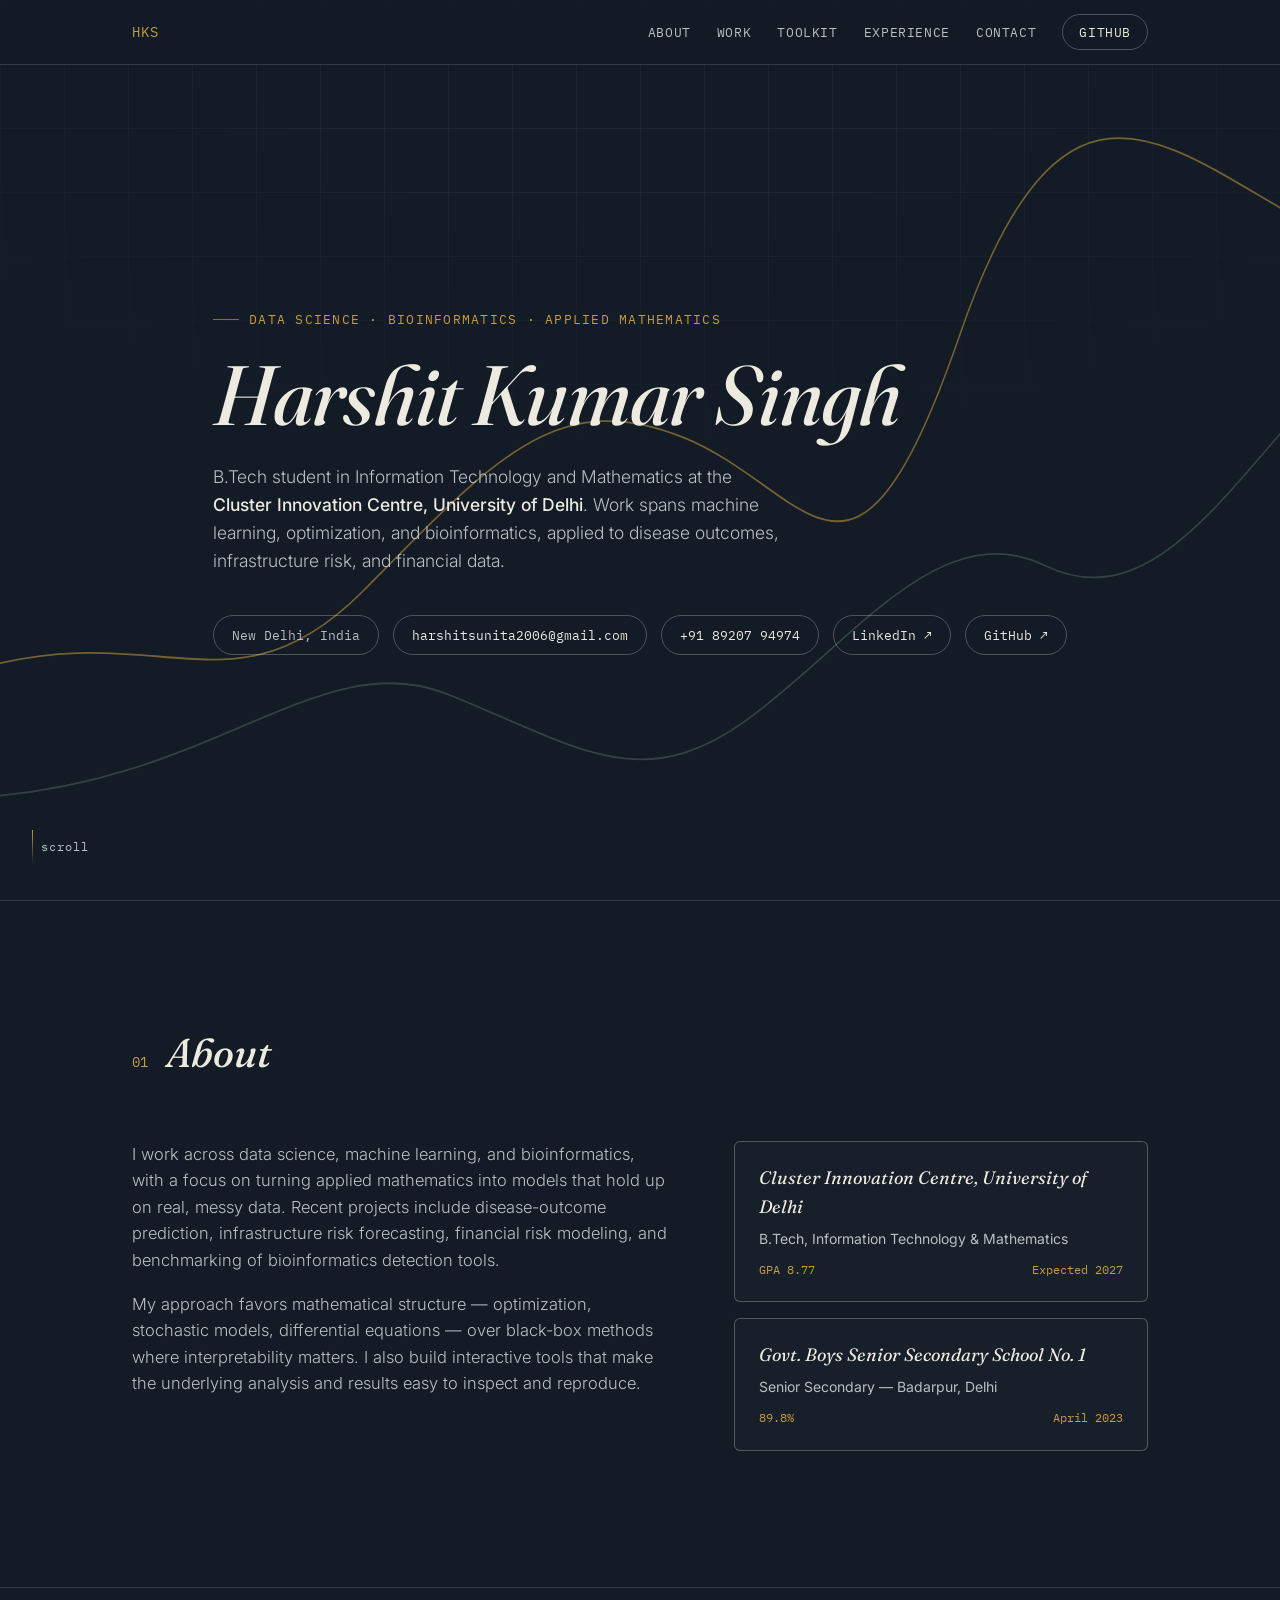
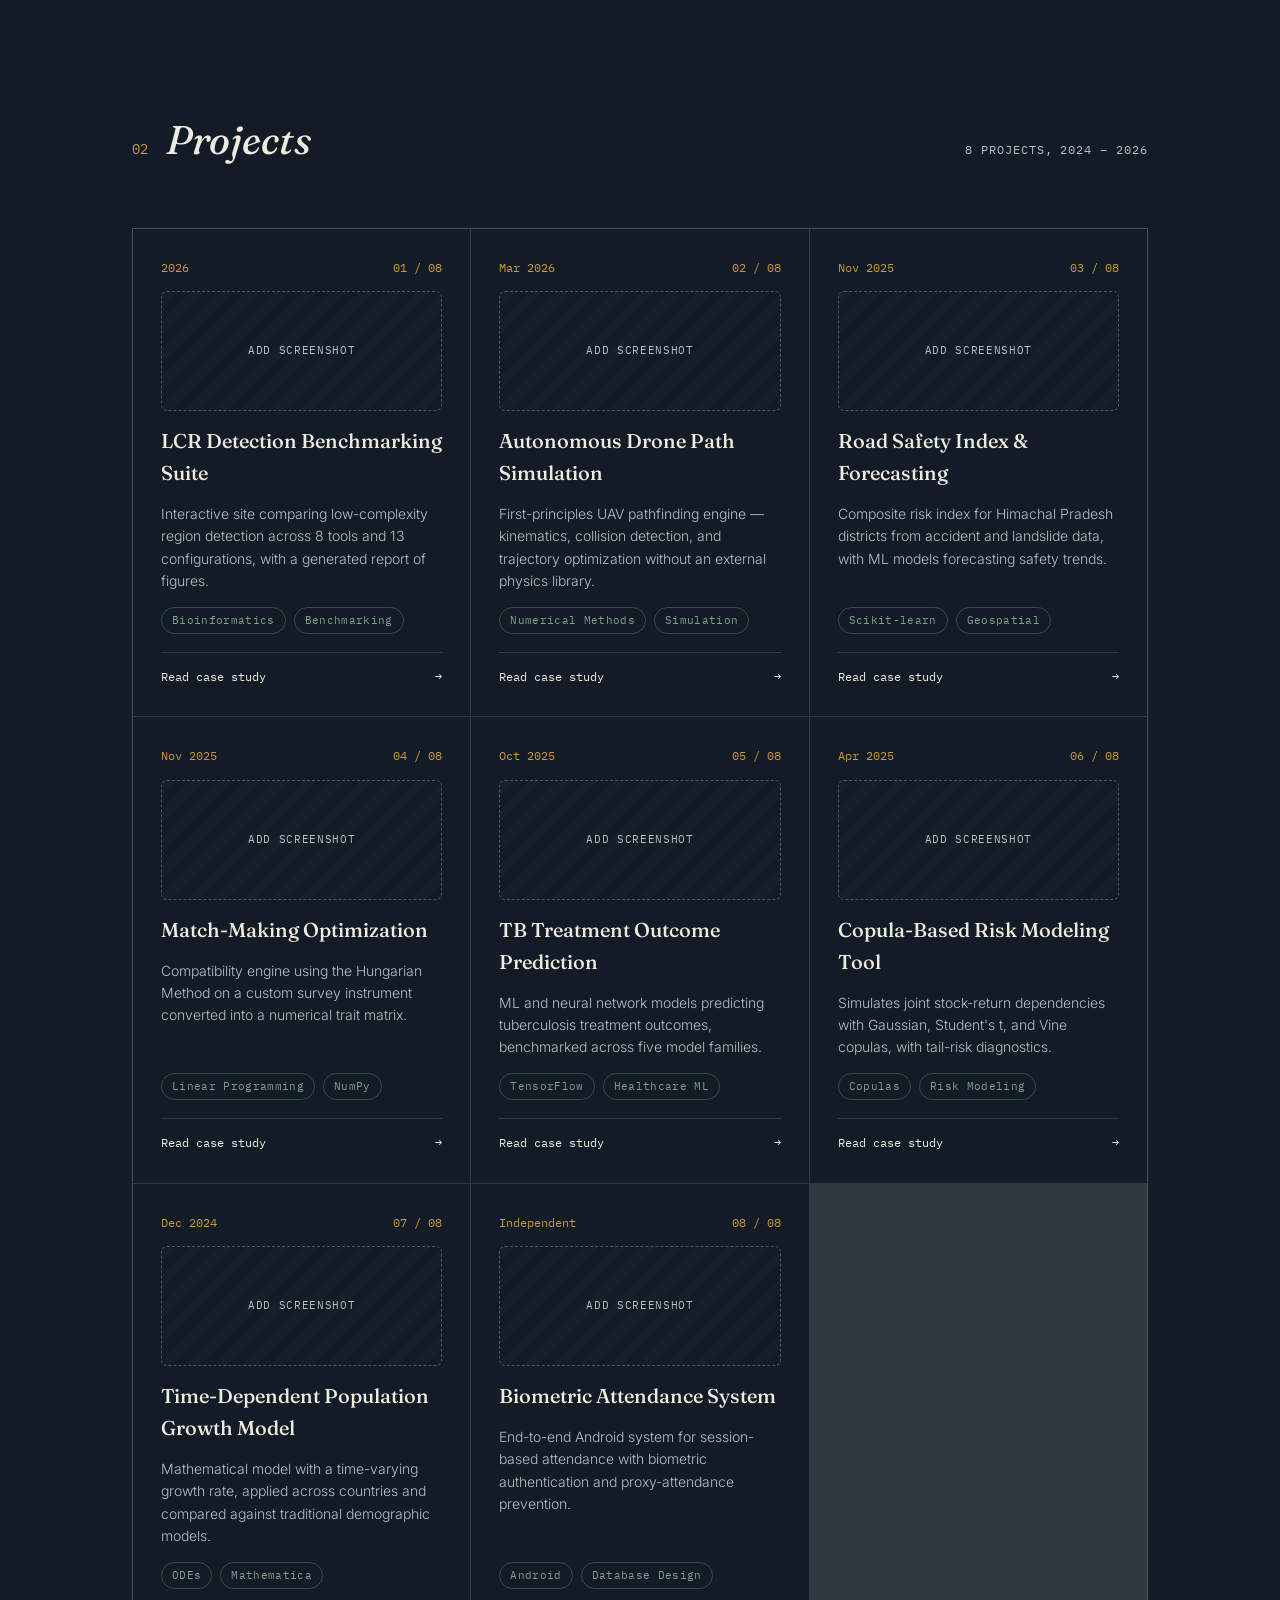
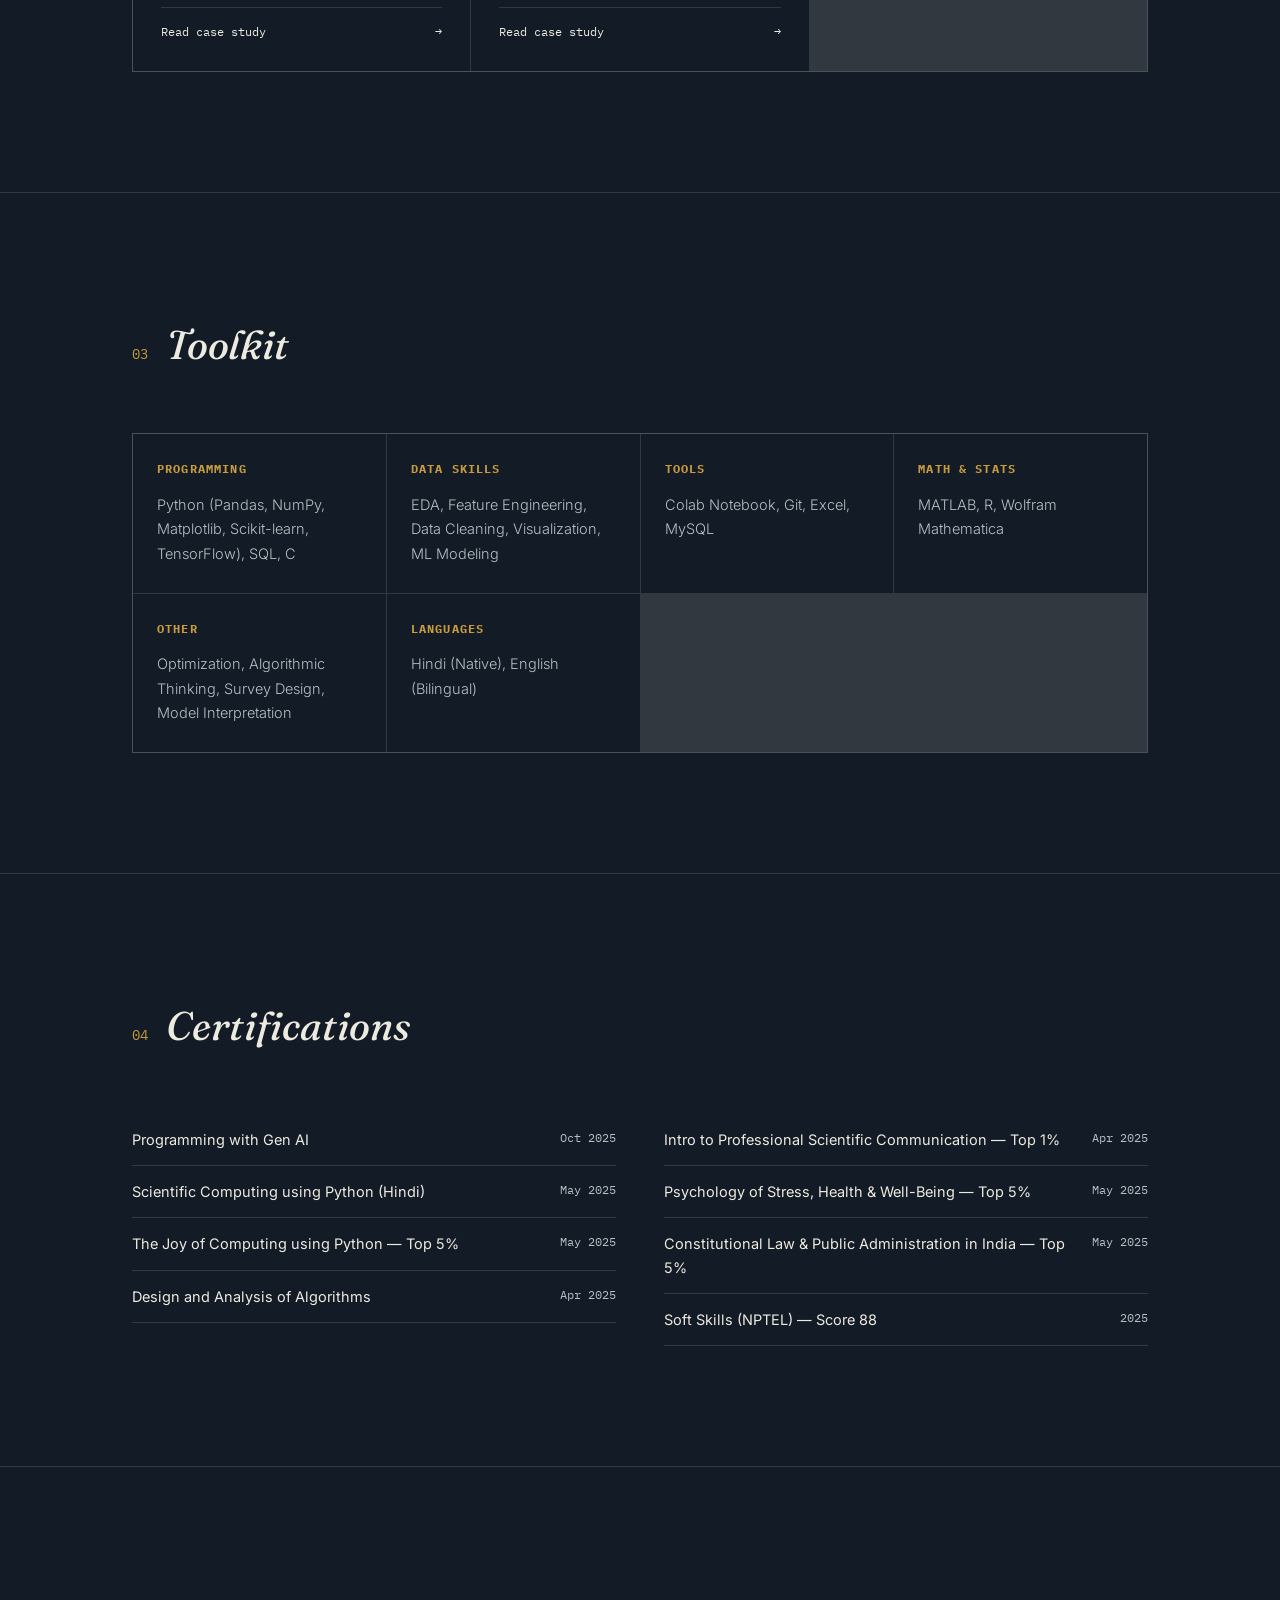
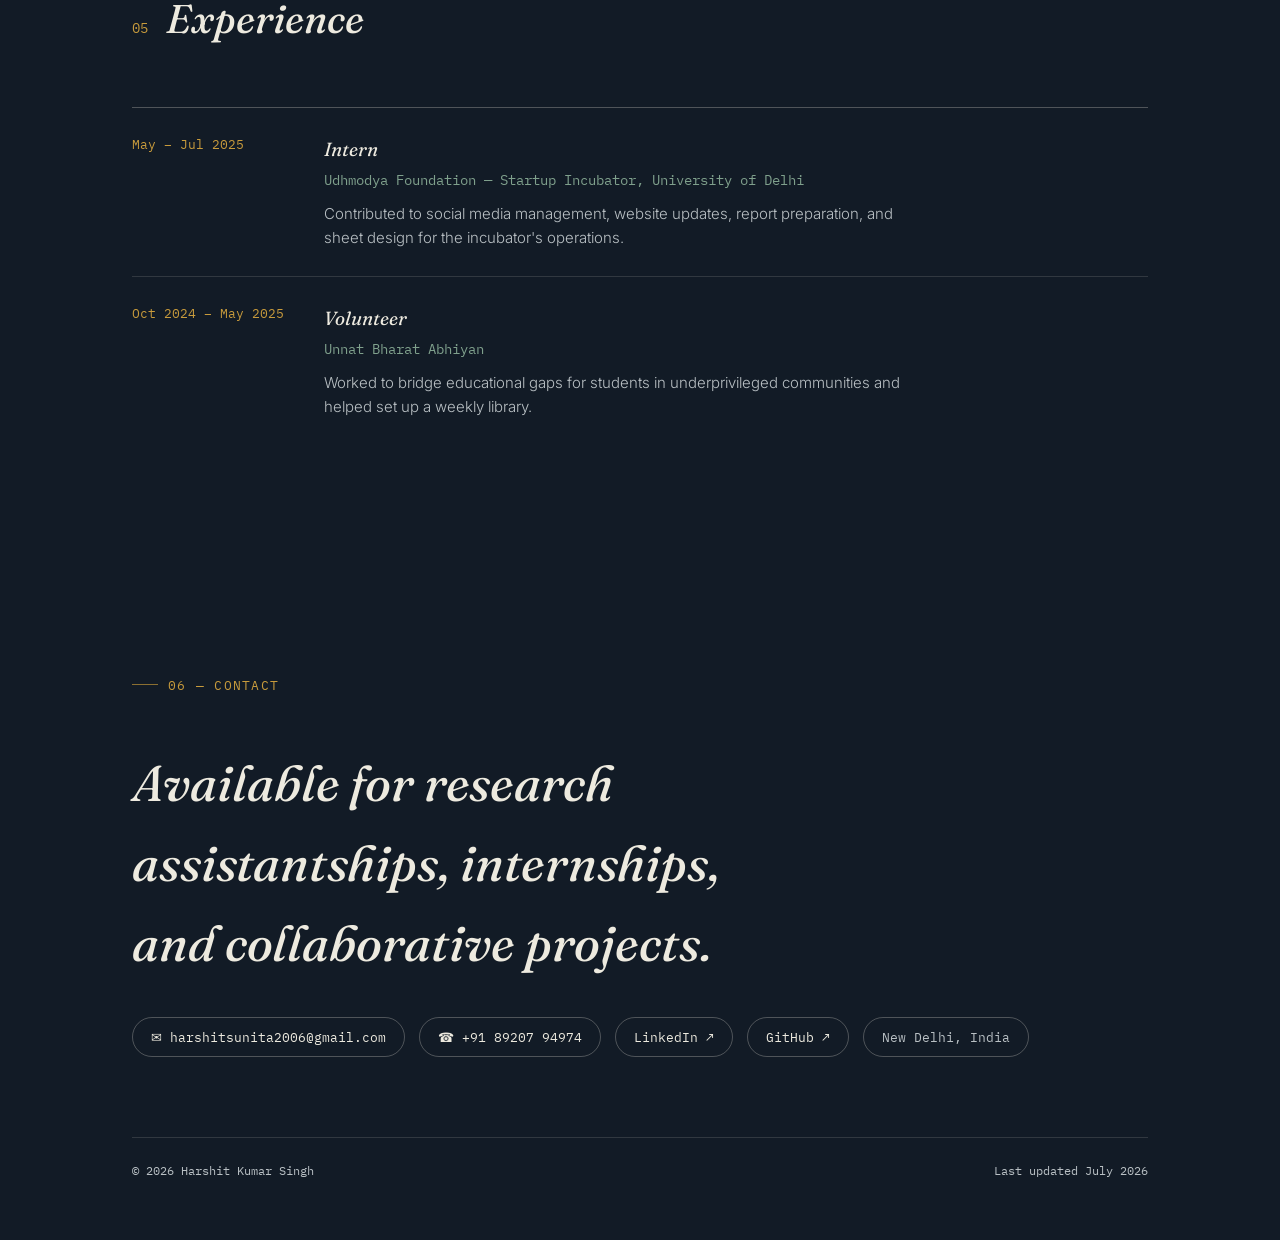
==== index.html @ d7c32eaf "First commit" ====
<!DOCTYPE html>
<html lang="en">
<head>
<meta charset="UTF-8">
<meta name="viewport" content="width=device-width, initial-scale=1.0">
<title>Harshit Kumar Singh — Data Science · Bioinformatics · Applied Mathematics</title>
<meta name="description" content="Portfolio of Harshit Kumar Singh — data science, machine learning, bioinformatics, and mathematical modeling projects.">
<link rel="preconnect" href="https://fonts.googleapis.com">
<link rel="preconnect" href="https://fonts.gstatic.com" crossorigin>
<link href="https://fonts.googleapis.com/css2?family=Fraunces:ital,opsz,wght@0,9..144,300;0,9..144,450;0,9..144,600;1,9..144,450;1,9..144,600&family=Inter:wght@300;400;500;600&family=IBM+Plex+Mono:wght@400;500&display=swap" rel="stylesheet">
<link rel="stylesheet" href="styles.css">
</head>
<body>

<div class="texture" aria-hidden="true"></div>

<nav>
  <div class="wrap">
    <a class="mark" href="index.html">HKS</a>
    <div class="navlinks">
      <a href="index.html#about">About</a>
      <a href="index.html#work">Work</a>
      <a href="index.html#skills">Toolkit</a>
      <a href="index.html#field">Experience</a>
      <a href="index.html#contact">Contact</a>
      <a class="nav-cta" data-link="github" target="_blank" rel="noopener">GitHub</a>
    </div>
    <button class="nav-toggle" aria-label="Toggle menu">☰</button>
  </div>
</nav>

<header class="hero">
  <svg class="hero-svg" viewBox="0 0 1200 700" preserveAspectRatio="none" aria-hidden="true">
    <path d="M -20 520 C 150 480, 220 560, 340 460 S 520 300, 640 340 S 800 500, 900 260 S 1100 120, 1240 180" />
    <path class="dim" d="M -20 620 C 200 610, 300 500, 420 540 S 600 620, 700 560 S 880 400, 980 440 S 1150 380, 1240 300" />
  </svg>
  <div class="wrap">
    <div class="eyebrow">Data Science · Bioinformatics · Applied Mathematics</div>
    <h1 class="name">Harshit Kumar Singh</h1>
    <p class="hero-sub">B.Tech student in Information Technology and Mathematics at the <strong>Cluster Innovation Centre, University of Delhi</strong>. Work spans machine learning, optimization, and bioinformatics, applied to disease outcomes, infrastructure risk, and financial data.</p>
    <div class="hero-meta">
      <span class="pill static">New Delhi, India</span>
      <a class="pill" data-link="email">harshitsunita2006@gmail.com</a>
      <a class="pill" data-link="phone">+91 89207 94974</a>
      <a class="pill" data-link="linkedin" target="_blank" rel="noopener">LinkedIn ↗</a>
      <a class="pill" data-link="github" target="_blank" rel="noopener">GitHub ↗</a>
    </div>
  </div>
  <div class="scroll-cue"><span class="bar"></span> scroll</div>
</header>

<main>

  <section id="about">
    <div class="wrap">
      <div class="sec-head reveal">
        <span class="sec-index">01</span>
        <h2 class="sec-title">About</h2>
      </div>
      <div class="about-grid">
        <div class="about-bio reveal">
          <p>I work across data science, machine learning, and bioinformatics, with a focus on turning applied mathematics into models that hold up on real, messy data. Recent projects include disease-outcome prediction, infrastructure risk forecasting, financial risk modeling, and benchmarking of bioinformatics detection tools.</p>
          <p>My approach favors mathematical structure — optimization, stochastic models, differential equations — over black-box methods where interpretability matters. I also build interactive tools that make the underlying analysis and results easy to inspect and reproduce.</p>
        </div>
        <div class="about-edu reveal">
          <div class="edu-card">
            <div class="school">Cluster Innovation Centre, University of Delhi</div>
            <div class="degree">B.Tech, Information Technology &amp; Mathematics</div>
            <div class="meta"><span>GPA 8.77</span><span>Expected 2027</span></div>
          </div>
          <div class="edu-card">
            <div class="school">Govt. Boys Senior Secondary School No. 1</div>
            <div class="degree">Senior Secondary — Badarpur, Delhi</div>
            <div class="meta"><span>89.8%</span><span>April 2023</span></div>
          </div>
        </div>
      </div>
    </div>
  </section>

  <section id="work">
    <div class="wrap">
      <div class="sec-head reveal">
        <span class="sec-index">02</span>
        <h2 class="sec-title">Projects</h2>
        <span class="sec-note">8 Projects, 2024 – 2026</span>
      </div>

      <div class="project-grid">

        <div class="project-card reveal">
          <div class="pc-top"><span>2026</span><span>01 / 08</span></div>
          <div class="pc-thumb">Add screenshot</div>
          <div class="pc-title">LCR Detection Benchmarking Suite</div>
          <p class="pc-desc">Interactive site comparing low-complexity region detection across 8 tools and 13 configurations, with a generated report of figures.</p>
          <div class="tags"><span class="tag">Bioinformatics</span><span class="tag">Benchmarking</span></div>
          <div class="pc-link"><span>Read case study</span><span>→</span></div>
          <a class="card-anchor" href="projects/lcr-benchmarking.html" aria-label="LCR Detection Benchmarking Suite — case study"></a>
        </div>

        <div class="project-card reveal">
          <div class="pc-top"><span>Mar 2026</span><span>02 / 08</span></div>
          <div class="pc-thumb">Add screenshot</div>
          <div class="pc-title">Autonomous Drone Path Simulation</div>
          <p class="pc-desc">First-principles UAV pathfinding engine — kinematics, collision detection, and trajectory optimization without an external physics library.</p>
          <div class="tags"><span class="tag">Numerical Methods</span><span class="tag">Simulation</span></div>
          <div class="pc-link"><span>Read case study</span><span>→</span></div>
          <a class="card-anchor" href="projects/drone-simulation.html" aria-label="Autonomous Drone Path Simulation — case study"></a>
        </div>

        <div class="project-card reveal">
          <div class="pc-top"><span>Nov 2025</span><span>03 / 08</span></div>
          <div class="pc-thumb">Add screenshot</div>
          <div class="pc-title">Road Safety Index &amp; Forecasting</div>
          <p class="pc-desc">Composite risk index for Himachal Pradesh districts from accident and landslide data, with ML models forecasting safety trends.</p>
          <div class="tags"><span class="tag">Scikit-learn</span><span class="tag">Geospatial</span></div>
          <div class="pc-link"><span>Read case study</span><span>→</span></div>
          <a class="card-anchor" href="projects/road-safety-index.html" aria-label="Road Safety Index and Forecasting — case study"></a>
        </div>

        <div class="project-card reveal">
          <div class="pc-top"><span>Nov 2025</span><span>04 / 08</span></div>
          <div class="pc-thumb">Add screenshot</div>
          <div class="pc-title">Match-Making Optimization</div>
          <p class="pc-desc">Compatibility engine using the Hungarian Method on a custom survey instrument converted into a numerical trait matrix.</p>
          <div class="tags"><span class="tag">Linear Programming</span><span class="tag">NumPy</span></div>
          <div class="pc-link"><span>Read case study</span><span>→</span></div>
          <a class="card-anchor" href="projects/matchmaking-optimization.html" aria-label="Match-Making Optimization — case study"></a>
        </div>

        <div class="project-card reveal">
          <div class="pc-top"><span>Oct 2025</span><span>05 / 08</span></div>
          <div class="pc-thumb">Add screenshot</div>
          <div class="pc-title">TB Treatment Outcome Prediction</div>
          <p class="pc-desc">ML and neural network models predicting tuberculosis treatment outcomes, benchmarked across five model families.</p>
          <div class="tags"><span class="tag">TensorFlow</span><span class="tag">Healthcare ML</span></div>
          <div class="pc-link"><span>Read case study</span><span>→</span></div>
          <a class="card-anchor" href="projects/tb-treatment-prediction.html" aria-label="TB Treatment Outcome Prediction — case study"></a>
        </div>

        <div class="project-card reveal">
          <div class="pc-top"><span>Apr 2025</span><span>06 / 08</span></div>
          <div class="pc-thumb">Add screenshot</div>
          <div class="pc-title">Copula-Based Risk Modeling Tool</div>
          <p class="pc-desc">Simulates joint stock-return dependencies with Gaussian, Student's t, and Vine copulas, with tail-risk diagnostics.</p>
          <div class="tags"><span class="tag">Copulas</span><span class="tag">Risk Modeling</span></div>
          <div class="pc-link"><span>Read case study</span><span>→</span></div>
          <a class="card-anchor" href="projects/copula-risk-model.html" aria-label="Copula-Based Risk Modeling Tool — case study"></a>
        </div>

        <div class="project-card reveal">
          <div class="pc-top"><span>Dec 2024</span><span>07 / 08</span></div>
          <div class="pc-thumb">Add screenshot</div>
          <div class="pc-title">Time-Dependent Population Growth Model</div>
          <p class="pc-desc">Mathematical model with a time-varying growth rate, applied across countries and compared against traditional demographic models.</p>
          <div class="tags"><span class="tag">ODEs</span><span class="tag">Mathematica</span></div>
          <div class="pc-link"><span>Read case study</span><span>→</span></div>
          <a class="card-anchor" href="projects/population-growth-model.html" aria-label="Time-Dependent Population Growth Model — case study"></a>
        </div>

        <div class="project-card reveal">
          <div class="pc-top"><span>Independent</span><span>08 / 08</span></div>
          <div class="pc-thumb">Add screenshot</div>
          <div class="pc-title">Biometric Attendance System</div>
          <p class="pc-desc">End-to-end Android system for session-based attendance with biometric authentication and proxy-attendance prevention.</p>
          <div class="tags"><span class="tag">Android</span><span class="tag">Database Design</span></div>
          <div class="pc-link"><span>Read case study</span><span>→</span></div>
          <a class="card-anchor" href="projects/biometric-attendance.html" aria-label="Biometric Attendance System — case study"></a>
        </div>

      </div>
    </div>
  </section>

  <section id="skills">
    <div class="wrap">
      <div class="sec-head reveal">
        <span class="sec-index">03</span>
        <h2 class="sec-title">Toolkit</h2>
      </div>
      <div class="skills-grid reveal">
        <div class="skill-cell"><h4>Programming</h4><p>Python (Pandas, NumPy, Matplotlib, Scikit-learn, TensorFlow), SQL, C</p></div>
        <div class="skill-cell"><h4>Data Skills</h4><p>EDA, Feature Engineering, Data Cleaning, Visualization, ML Modeling</p></div>
        <div class="skill-cell"><h4>Tools</h4><p>Colab Notebook, Git, Excel, MySQL</p></div>
        <div class="skill-cell"><h4>Math &amp; Stats</h4><p>MATLAB, R, Wolfram Mathematica</p></div>
        <div class="skill-cell"><h4>Other</h4><p>Optimization, Algorithmic Thinking, Survey Design, Model Interpretation</p></div>
        <div class="skill-cell"><h4>Languages</h4><p>Hindi (Native), English (Bilingual)</p></div>
      </div>
    </div>
  </section>

  <section id="certs">
    <div class="wrap">
      <div class="sec-head reveal">
        <span class="sec-index">04</span>
        <h2 class="sec-title">Certifications</h2>
      </div>
      <div class="cert-list reveal">
        <div>
          <div class="cert-row"><span class="cname">Programming with Gen AI</span><span class="cdate">Oct 2025</span></div>
          <div class="cert-row"><span class="cname">Scientific Computing using Python (Hindi)</span><span class="cdate">May 2025</span></div>
          <div class="cert-row"><span class="cname">The Joy of Computing using Python — Top 5%</span><span class="cdate">May 2025</span></div>
          <div class="cert-row"><span class="cname">Design and Analysis of Algorithms</span><span class="cdate">Apr 2025</span></div>
        </div>
        <div>
          <div class="cert-row"><span class="cname">Intro to Professional Scientific Communication — Top 1%</span><span class="cdate">Apr 2025</span></div>
          <div class="cert-row"><span class="cname">Psychology of Stress, Health &amp; Well-Being — Top 5%</span><span class="cdate">May 2025</span></div>
          <div class="cert-row"><span class="cname">Constitutional Law &amp; Public Administration in India — Top 5%</span><span class="cdate">May 2025</span></div>
          <div class="cert-row"><span class="cname">Soft Skills (NPTEL) — Score 88</span><span class="cdate">2025</span></div>
        </div>
      </div>
    </div>
  </section>

  <section id="field">
    <div class="wrap">
      <div class="sec-head reveal">
        <span class="sec-index">05</span>
        <h2 class="sec-title">Experience</h2>
      </div>
      <div class="reveal">
        <div class="field">
          <div class="field-time">May – Jul 2025</div>
          <div>
            <div class="field-role">Intern</div>
            <div class="field-org">Udhmodya Foundation — Startup Incubator, University of Delhi</div>
            <p class="field-desc">Contributed to social media management, website updates, report preparation, and sheet design for the incubator's operations.</p>
          </div>
        </div>
        <div class="field">
          <div class="field-time">Oct 2024 – May 2025</div>
          <div>
            <div class="field-role">Volunteer</div>
            <div class="field-org">Unnat Bharat Abhiyan</div>
            <p class="field-desc">Worked to bridge educational gaps for students in underprivileged communities and helped set up a weekly library.</p>
          </div>
        </div>
      </div>
    </div>
  </section>

</main>

<footer id="contact">
  <div class="wrap">
    <div class="contact-inner reveal">
      <span class="eyebrow">06 — Contact</span>
      <h2 class="contact-title">Available for research assistantships, internships, and collaborative projects.</h2>
      <div class="contact-links">
        <a class="pill" data-link="email">✉ harshitsunita2006@gmail.com</a>
        <a class="pill" data-link="phone">☎ +91 89207 94974</a>
        <a class="pill" data-link="linkedin" target="_blank" rel="noopener">LinkedIn ↗</a>
        <a class="pill" data-link="github" target="_blank" rel="noopener">GitHub ↗</a>
        <span class="pill static">New Delhi, India</span>
      </div>
    </div>
    <div class="foot-bottom">
      <span>© 2026 Harshit Kumar Singh</span>
      <span>Last updated July 2026</span>
    </div>
  </div>
</footer>

<script src="links.js"></script>
<script src="script.js"></script>
</body>
</html>
---- styles.css ----
/* ============================================================
   Harshit Kumar Singh — Portfolio
   Shared stylesheet
   ============================================================ */

:root{
  --ink:#121B26;
  --paper:#EDEADF;
  --paper-dim:#B9C0C4;
  --brass:#C89B3C;
  --brass-dim:#8B6F31;
  --sage:#7FA08C;
  --line:rgba(237,234,223,0.14);
  --line-strong:rgba(237,234,223,0.28);
  --max:1080px;
  --serif:'Fraunces', serif;
  --sans:'Inter', sans-serif;
  --mono:'IBM Plex Mono', monospace;
}
*{box-sizing:border-box; margin:0; padding:0;}
html{scroll-behavior:smooth;}
body{
  background:var(--ink);
  color:var(--paper);
  font-family:var(--sans);
  line-height:1.6;
  -webkit-font-smoothing:antialiased;
  overflow-x:hidden;
}
::selection{ background:var(--brass); color:var(--ink); }
a{color:inherit; text-decoration:none;}
a:focus-visible, button:focus-visible{ outline:2px solid var(--brass); outline-offset:3px; }
img{max-width:100%; display:block;}

.texture{
  position:fixed; inset:0; pointer-events:none; z-index:0;
  background-image:
    linear-gradient(var(--line) 1px, transparent 1px),
    linear-gradient(90deg, var(--line) 1px, transparent 1px);
  background-size:64px 64px;
  opacity:0.35;
  mask-image: radial-gradient(ellipse 80% 60% at 50% 0%, black 40%, transparent 90%);
}

.wrap{ max-width:var(--max); margin:0 auto; padding:0 32px; position:relative; z-index:1;}

/* ---------- NAV ---------- */
nav{
  position:fixed; top:0; left:0; right:0; z-index:50;
  backdrop-filter: blur(10px);
  background:rgba(18,27,38,0.8);
  border-bottom:1px solid var(--line);
}
nav .wrap{ display:flex; align-items:center; justify-content:space-between; height:64px; }
.mark{ font-family:var(--mono); font-size:14px; letter-spacing:0.06em; color:var(--brass); }
.navlinks{ display:flex; align-items:center; gap:26px; font-family:var(--mono); font-size:12.5px; letter-spacing:0.05em; text-transform:uppercase; color:var(--paper-dim); }
.navlinks a{ transition:color .2s ease; }
.navlinks a:hover{ color:var(--paper); }
.navlinks .nav-cta{ border:1px solid var(--line-strong); border-radius:20px; padding:7px 16px; color:var(--paper); }
.navlinks .nav-cta:hover{ border-color:var(--brass); color:var(--brass); }
.nav-toggle{ display:none; background:none; border:1px solid var(--line-strong); color:var(--paper); width:38px; height:38px; border-radius:4px; font-family:var(--mono); cursor:pointer; }

@media(max-width:760px){
  .navlinks{
    position:fixed; top:64px; left:0; right:0; background:var(--ink); border-bottom:1px solid var(--line);
    flex-direction:column; align-items:flex-start; padding:20px 32px; gap:16px;
    transform:translateY(-140%); transition:transform .25s ease; z-index:49;
  }
  .navlinks.open{ transform:translateY(0); }
  .nav-toggle{ display:block; }
}

/* ---------- SECTION SCAFFOLD ---------- */
section{ padding:120px 0; border-top:1px solid var(--line); position:relative; }
.sec-head{ display:flex; align-items:baseline; gap:18px; margin-bottom:56px; flex-wrap:wrap; }
.sec-index{ font-family:var(--mono); font-size:14px; color:var(--brass); }
.sec-title{ font-family:var(--serif); font-weight:450; font-style:italic; font-size:clamp(28px,4vw,40px); }
.sec-note{ margin-left:auto; font-family:var(--mono); font-size:12px; color:var(--paper-dim); text-transform:uppercase; letter-spacing:0.08em; }

.reveal{ opacity:0; transform:translateY(18px); transition:opacity .6s ease, transform .6s ease; }
.reveal.in{ opacity:1; transform:translateY(0); }
@media (prefers-reduced-motion: reduce){ .reveal{ opacity:1; transform:none; transition:none; } }

/* ---------- HERO ---------- */
header.hero{ position:relative; min-height:100vh; display:flex; flex-direction:column; justify-content:center; padding-top:64px; }
.hero-svg{ position:absolute; inset:0; width:100%; height:100%; z-index:0; opacity:0.55; }
.hero-svg path{ fill:none; stroke:var(--brass); stroke-width:1.4; stroke-linecap:round; stroke-dasharray:2000; stroke-dashoffset:2000; animation: draw 3.2s ease-out forwards .3s; }
.hero-svg path.dim{ stroke:var(--sage); opacity:0.55; animation-delay:.7s; }
@keyframes draw{ to{ stroke-dashoffset:0; } }
@media (prefers-reduced-motion: reduce){ .hero-svg path{ animation:none; stroke-dashoffset:0; } }

.eyebrow{ font-family:var(--mono); font-size:12.5px; letter-spacing:0.1em; text-transform:uppercase; color:var(--brass); margin-bottom:22px; display:flex; align-items:center; gap:10px; }
.eyebrow::before{ content:''; width:26px; height:1px; background:var(--brass-dim); display:inline-block; }

h1.name{ font-family:var(--serif); font-weight:450; font-style:italic; font-size:clamp(40px, 7.5vw, 84px); line-height:1.04; letter-spacing:-0.01em; max-width:820px; }
.hero-sub{ margin-top:24px; max-width:580px; font-size:17.5px; color:var(--paper-dim); font-weight:300; }
.hero-sub strong{ color:var(--paper); font-weight:500; }
.hero-meta{ margin-top:40px; display:flex; flex-wrap:wrap; gap:14px; }
.pill{
  font-family:var(--mono); font-size:12.5px; color:var(--paper);
  border:1px solid var(--line-strong); border-radius:22px; padding:9px 18px;
  transition:all .2s ease; display:inline-flex; align-items:center; gap:6px;
}
.pill:hover{ border-color:var(--brass); color:var(--brass); background:rgba(200,155,60,0.06); }
.pill.static{ cursor:default; color:var(--paper-dim); }
.pill.static:hover{ border-color:var(--line-strong); color:var(--paper-dim); background:none; }

.scroll-cue{ position:absolute; bottom:36px; left:32px; font-family:var(--mono); font-size:11.5px; color:var(--paper-dim); letter-spacing:0.08em; display:flex; align-items:center; gap:8px; }
.scroll-cue .bar{ width:1px; height:34px; background:linear-gradient(var(--brass), transparent); }

/* ---------- ABOUT ---------- */
.about-grid{ display:grid; grid-template-columns:1.3fr 1fr; gap:64px; }
.about-bio p{ font-size:16.5px; color:var(--paper-dim); font-weight:300; margin-bottom:18px; max-width:560px;}
.about-bio p strong{ color:var(--paper); font-weight:500; }
.edu-card{ border:1px solid var(--line-strong); border-radius:6px; padding:22px 24px; margin-bottom:16px; background:rgba(237,234,223,0.02); }
.edu-card .school{ font-family:var(--serif); font-size:18px; font-style:italic; margin-bottom:6px;}
.edu-card .degree{ font-size:14px; color:var(--paper-dim); margin-bottom:10px; }
.edu-card .meta{ font-family:var(--mono); font-size:12px; color:var(--brass); display:flex; justify-content:space-between; }

/* ---------- PROJECT CARDS (overview grid) ---------- */
.project-grid{ display:grid; grid-template-columns:repeat(auto-fill, minmax(300px,1fr)); gap:1px; background:var(--line); border:1px solid var(--line); }
.project-card{
  background:var(--ink); padding:30px 28px; display:flex; flex-direction:column; gap:14px;
  transition:background .25s ease, transform .25s ease; position:relative;
}
.project-card:hover{ background:rgba(200,155,60,0.045); }
.pc-top{ display:flex; justify-content:space-between; align-items:flex-start; font-family:var(--mono); font-size:11.5px; color:var(--brass); }
.pc-thumb{
  height:120px; border:1px dashed var(--line-strong); border-radius:6px;
  display:flex; align-items:center; justify-content:center;
  font-family:var(--mono); font-size:11px; color:var(--paper-dim); text-transform:uppercase; letter-spacing:0.06em;
  background:
    repeating-linear-gradient(135deg, rgba(237,234,223,0.02) 0 10px, transparent 10px 20px);
}
.pc-title{ font-family:var(--serif); font-size:20px; font-weight:500; }
.pc-desc{ font-size:14px; color:var(--paper-dim); font-weight:300; flex-grow:1; }
.tags{ display:flex; flex-wrap:wrap; gap:8px; }
.tag{ font-family:var(--mono); font-size:11px; letter-spacing:0.03em; color:var(--sage); border:1px solid rgba(127,160,140,0.35); padding:4px 10px; border-radius:20px; }
.pc-link{ font-family:var(--mono); font-size:12px; color:var(--paper); border-top:1px solid var(--line); padding-top:14px; margin-top:4px; display:flex; justify-content:space-between; align-items:center; }
.project-card:hover .pc-link{ color:var(--brass); }
.card-anchor{ position:absolute; inset:0; }

/* ---------- SKILLS ---------- */
.skills-grid{ display:grid; grid-template-columns:repeat(auto-fit,minmax(230px,1fr)); gap:1px; background:var(--line); border:1px solid var(--line); }
.skill-cell{ background:var(--ink); padding:26px 24px; }
.skill-cell h4{ font-family:var(--mono); font-size:11.5px; letter-spacing:0.1em; text-transform:uppercase; color:var(--brass); margin-bottom:14px; }
.skill-cell p{ font-size:14.5px; color:var(--paper-dim); font-weight:300; line-height:1.7; }

/* ---------- CERTIFICATES ---------- */
.cert-list{ display:grid; grid-template-columns:repeat(auto-fit,minmax(300px,1fr)); gap:0 48px; }
.cert-row{ display:flex; justify-content:space-between; gap:16px; padding:14px 0; border-bottom:1px solid var(--line); font-size:14.5px; }
.cert-row .cname{ color:var(--paper); font-weight:400; }
.cert-row .cdate{ font-family:var(--mono); font-size:12px; color:var(--paper-dim); white-space:nowrap; }

/* ---------- FIELD WORK ---------- */
.field{ display:grid; grid-template-columns:160px 1fr; gap:32px; padding:26px 0; border-top:1px solid var(--line); }
.field:first-child{ border-top:1px solid var(--line-strong); }
.field-time{ font-family:var(--mono); font-size:12.5px; color:var(--brass); }
.field-role{ font-family:var(--serif); font-size:19px; font-style:italic; margin-bottom:6px; }
.field-org{ font-size:13.5px; color:var(--sage); font-family:var(--mono); margin-bottom:10px; }
.field-desc{ color:var(--paper-dim); font-size:15px; font-weight:300; max-width:600px; }

/* ---------- FOOTER ---------- */
footer{ padding:110px 0 60px; }
.contact-inner{ display:flex; flex-direction:column; align-items:flex-start; gap:26px; }
.contact-title{ font-family:var(--serif); font-style:italic; font-weight:450; font-size:clamp(30px,5.5vw,50px); max-width:640px; }
.contact-links{ display:flex; flex-wrap:wrap; gap:14px; margin-top:8px; }
.foot-bottom{ margin-top:80px; display:flex; justify-content:space-between; flex-wrap:wrap; gap:12px; font-family:var(--mono); font-size:11.5px; color:var(--paper-dim); border-top:1px solid var(--line); padding-top:24px; }

/* ============================================================
   PROJECT / CASE-STUDY PAGE
   ============================================================ */
.breadcrumb{ padding:100px 0 0; }
.breadcrumb .wrap{ display:flex; align-items:center; gap:10px; font-family:var(--mono); font-size:12.5px; color:var(--paper-dim); }
.breadcrumb a{ color:var(--paper-dim); transition:color .2s; }
.breadcrumb a:hover{ color:var(--brass); }

.cs-header{ padding:40px 0 70px; border-top:none; }
.cs-meta-row{ display:flex; flex-wrap:wrap; gap:12px; margin-bottom:20px; }
.cs-title{ font-family:var(--serif); font-weight:450; font-style:italic; font-size:clamp(32px,6vw,58px); max-width:820px; line-height:1.06; margin-bottom:22px; }
.cs-summary{ font-size:17px; color:var(--paper-dim); font-weight:300; max-width:640px; margin-bottom:32px; }
.cs-actions{ display:flex; flex-wrap:wrap; gap:12px; }
.btn{
  font-family:var(--mono); font-size:12.5px; letter-spacing:0.03em; padding:11px 20px; border-radius:22px;
  border:1px solid var(--line-strong); transition:all .2s ease; display:inline-flex; align-items:center; gap:8px;
}
.btn.primary{ background:var(--brass); color:var(--ink); border-color:var(--brass); font-weight:600; }
.btn.primary:hover{ background:#d9ab4b; }
.btn.ghost:hover{ border-color:var(--brass); color:var(--brass); background:rgba(200,155,60,0.06); }

.cs-body{ display:grid; grid-template-columns:1fr 260px; gap:64px; padding-top:70px; }
.cs-block{ margin-bottom:56px; }
.cs-block h3{ font-family:var(--mono); font-size:12px; letter-spacing:0.1em; text-transform:uppercase; color:var(--brass); margin-bottom:18px; }
.cs-block p{ color:var(--paper-dim); font-weight:300; font-size:16px; max-width:620px; margin-bottom:14px; }
.cs-block ul{ list-style:none; }
.cs-block ul li{ position:relative; padding-left:22px; color:var(--paper-dim); font-weight:300; font-size:15.5px; margin-bottom:12px; max-width:600px; }
.cs-block ul li::before{ content:'—'; position:absolute; left:0; color:var(--brass); }

.figure{
  border:1px dashed var(--line-strong); border-radius:8px; padding:40px 24px;
  display:flex; flex-direction:column; align-items:center; justify-content:center; gap:8px; text-align:center;
  background: repeating-linear-gradient(135deg, rgba(237,234,223,0.02) 0 10px, transparent 10px 20px);
  margin-bottom:20px; min-height:220px;
}
.figure .ftitle{ font-family:var(--mono); font-size:12px; color:var(--paper-dim); text-transform:uppercase; letter-spacing:0.06em; }
.figure .fnote{ font-family:var(--mono); font-size:11px; color:var(--paper-dim); opacity:.7; max-width:320px; }

.cs-side{ }
.side-card{ border:1px solid var(--line-strong); border-radius:6px; padding:22px; margin-bottom:20px; background:rgba(237,234,223,0.02); }
.side-card h4{ font-family:var(--mono); font-size:11px; letter-spacing:0.08em; text-transform:uppercase; color:var(--brass); margin-bottom:12px; }
.side-card .val{ font-size:14px; color:var(--paper); margin-bottom:8px; }
.side-tags{ display:flex; flex-wrap:wrap; gap:8px; }

.cs-nav{ display:flex; justify-content:space-between; border-top:1px solid var(--line); padding:40px 0; margin-top:20px; font-family:var(--mono); font-size:13px; }
.cs-nav a{ display:flex; flex-direction:column; gap:6px; max-width:280px; color:var(--paper-dim); transition:color .2s; }
.cs-nav a:hover{ color:var(--brass); }
.cs-nav a span.dir{ font-size:11px; text-transform:uppercase; letter-spacing:0.08em; color:var(--brass-dim); }
.cs-nav a.next{ text-align:right; align-items:flex-end; }

@media(max-width:900px){
  .cs-body{ grid-template-columns:1fr; }
}
@media (max-width:760px){
  .about-grid{ grid-template-columns:1fr; }
  .field{ grid-template-columns:1fr; }
  section{ padding:80px 0; }
  .cs-nav{ flex-direction:column; gap:24px; }
  .cs-nav a.next{ text-align:left; align-items:flex-start; }
}
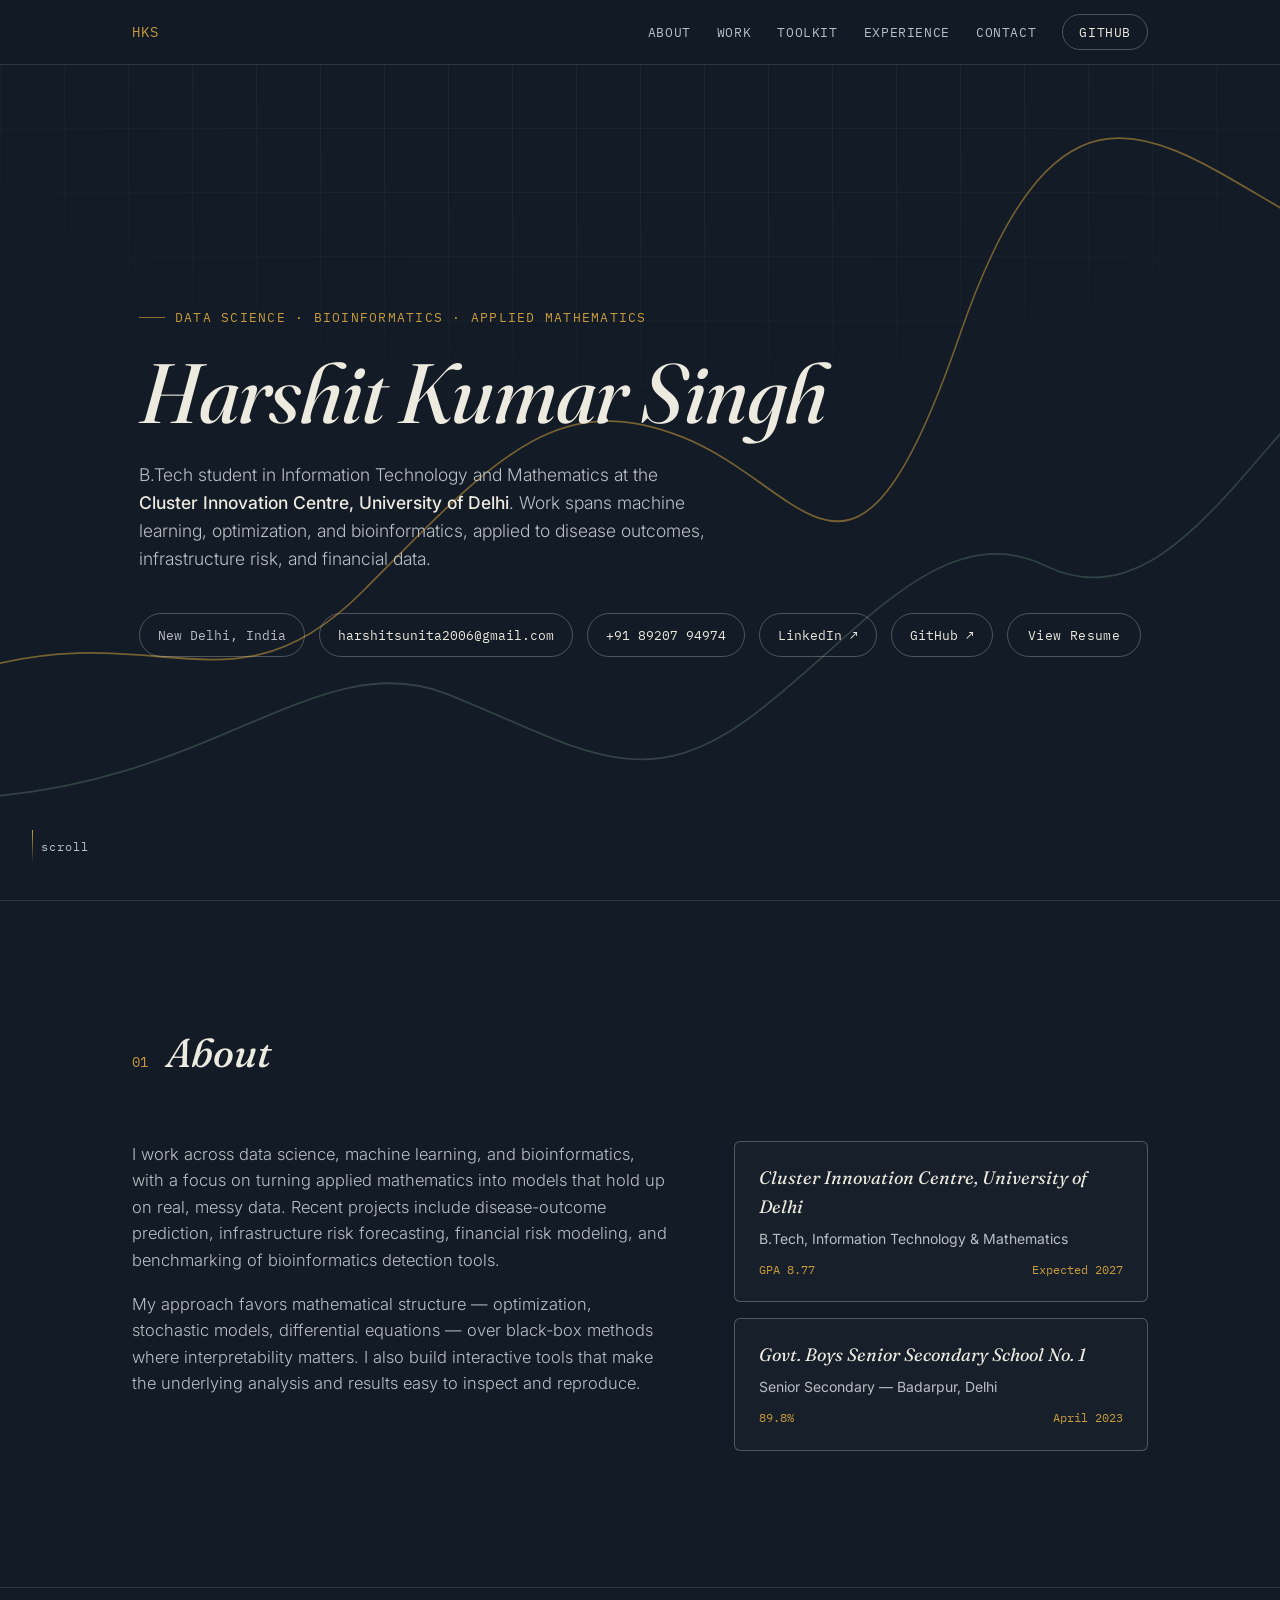
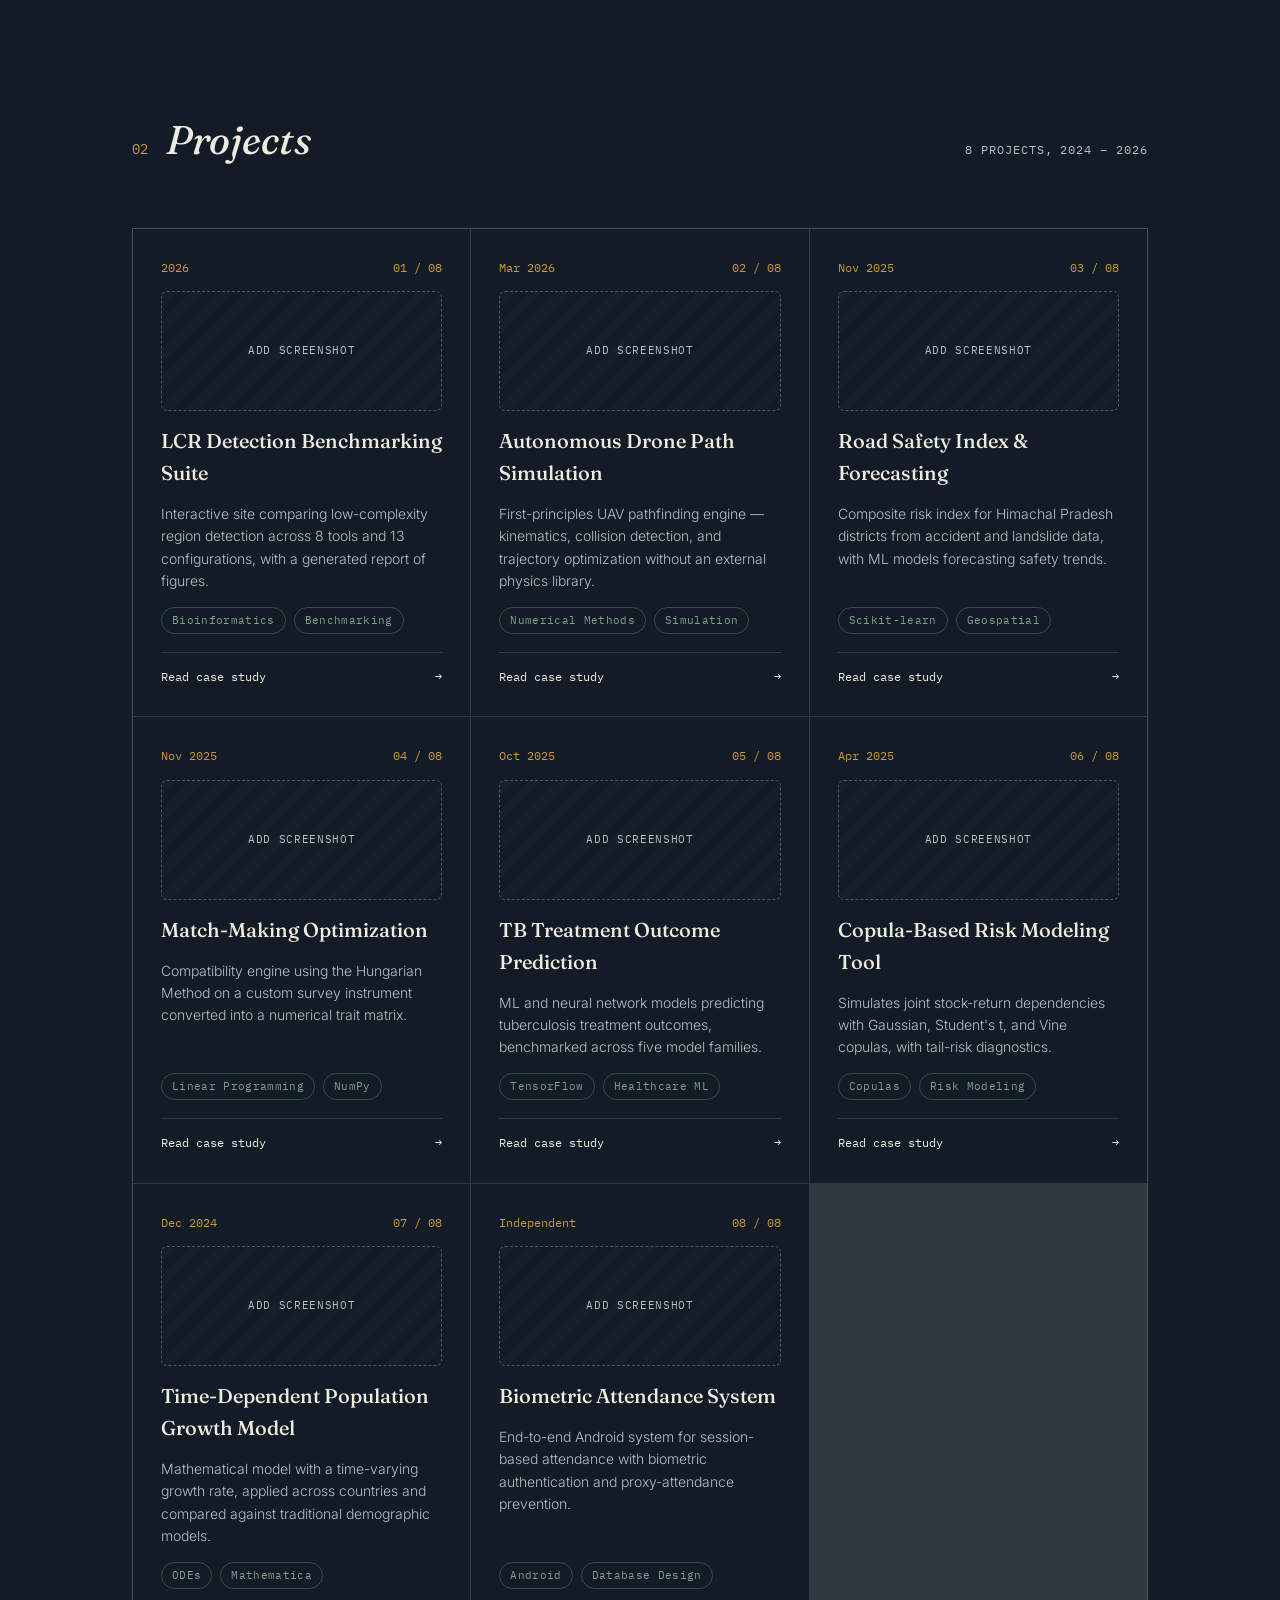
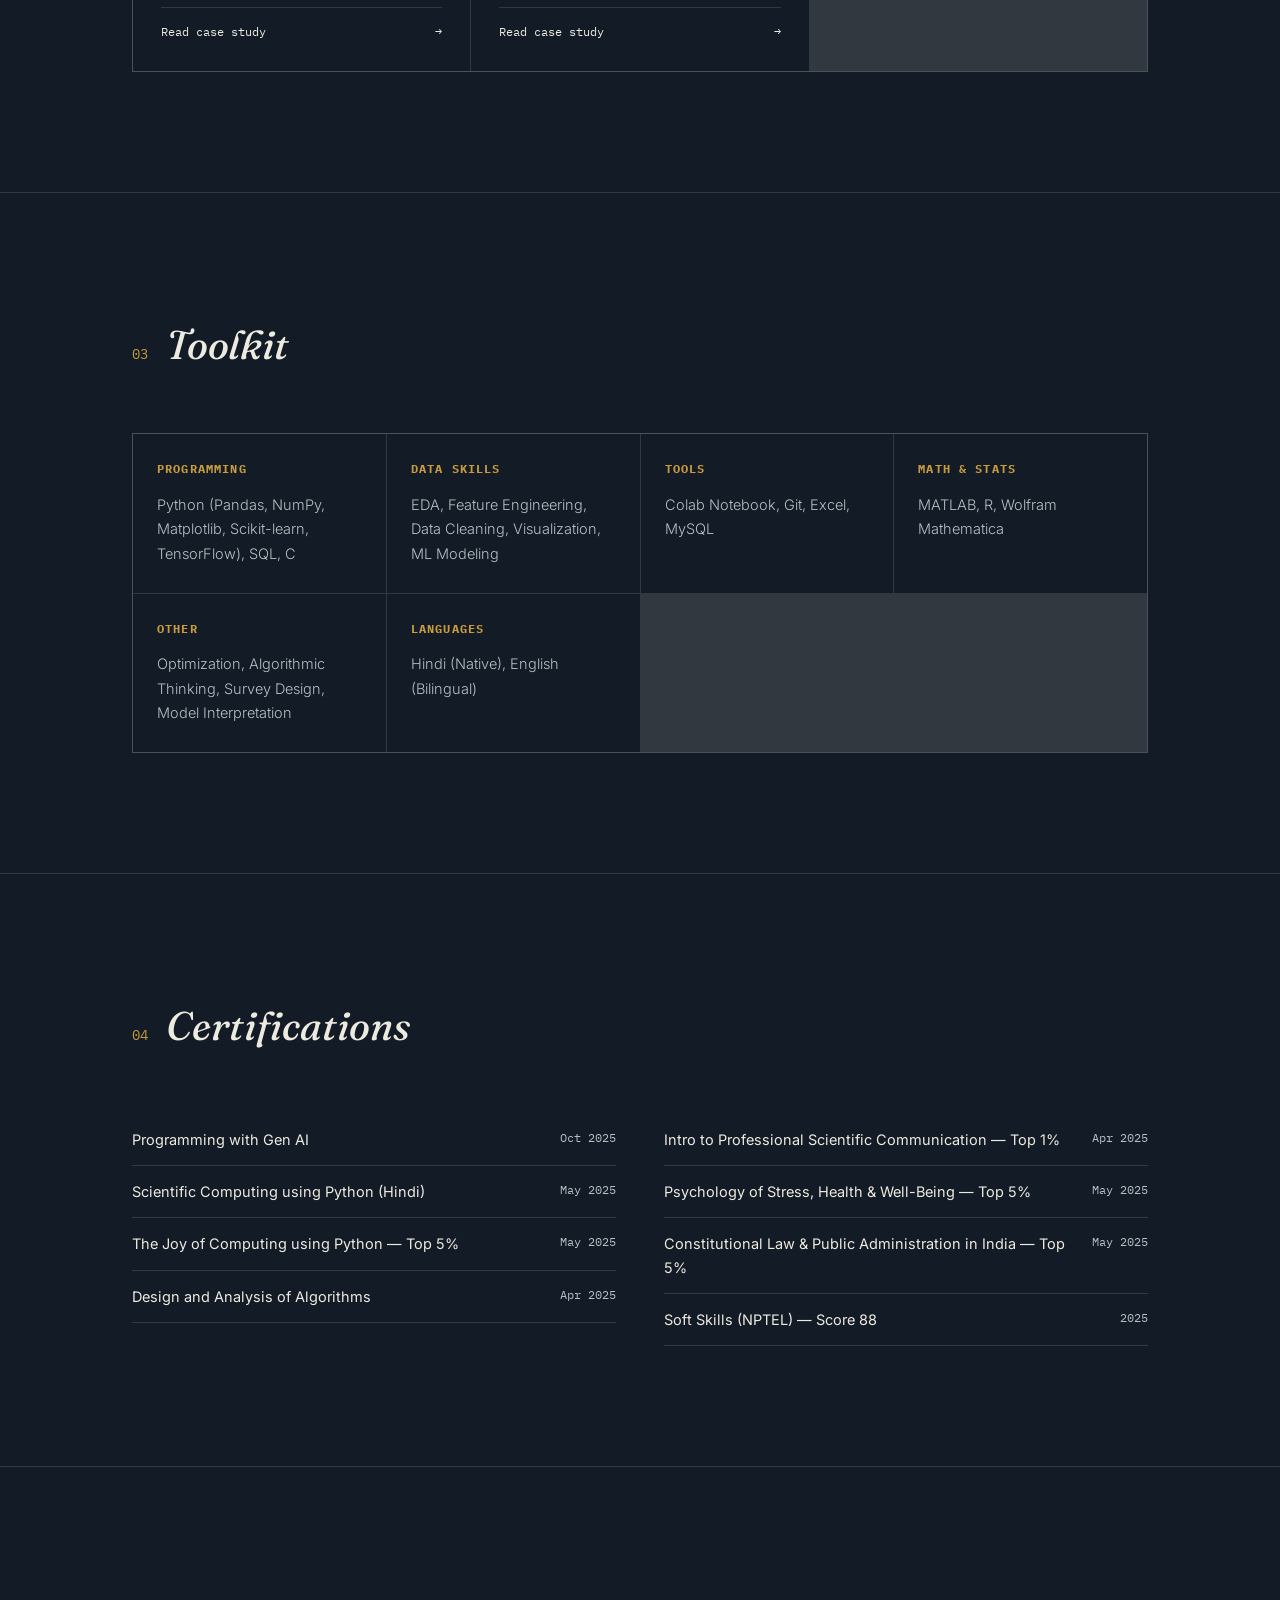
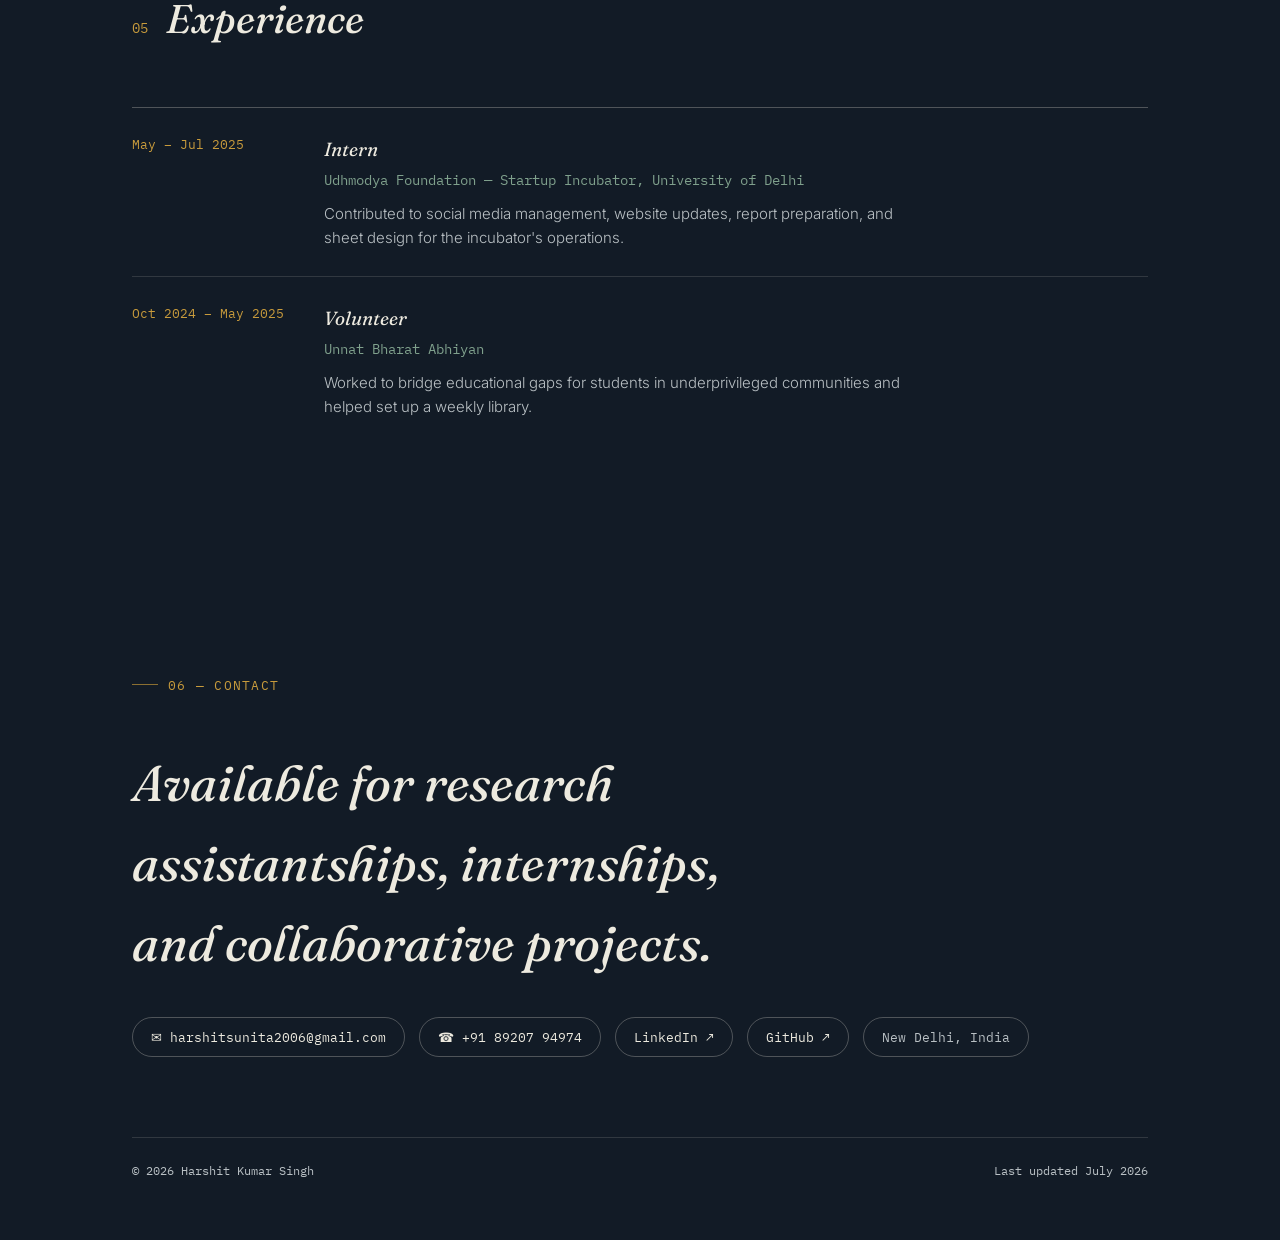
==== commit b3a37a1a: "2nd commit" ====
--- a/index.html
+++ b/index.html
@@ -44,6 +44,7 @@
       <a class="pill" data-link="phone">+91 89207 94974</a>
       <a class="pill" data-link="linkedin" target="_blank" rel="noopener">LinkedIn ↗</a>
       <a class="pill" data-link="github" target="_blank" rel="noopener">GitHub ↗</a>
+      <a href="./resume.pdf" target="_blank" class="btn">View Resume</a>
     </div>
   </div>
   <div class="scroll-cue"><span class="bar"></span> scroll</div>
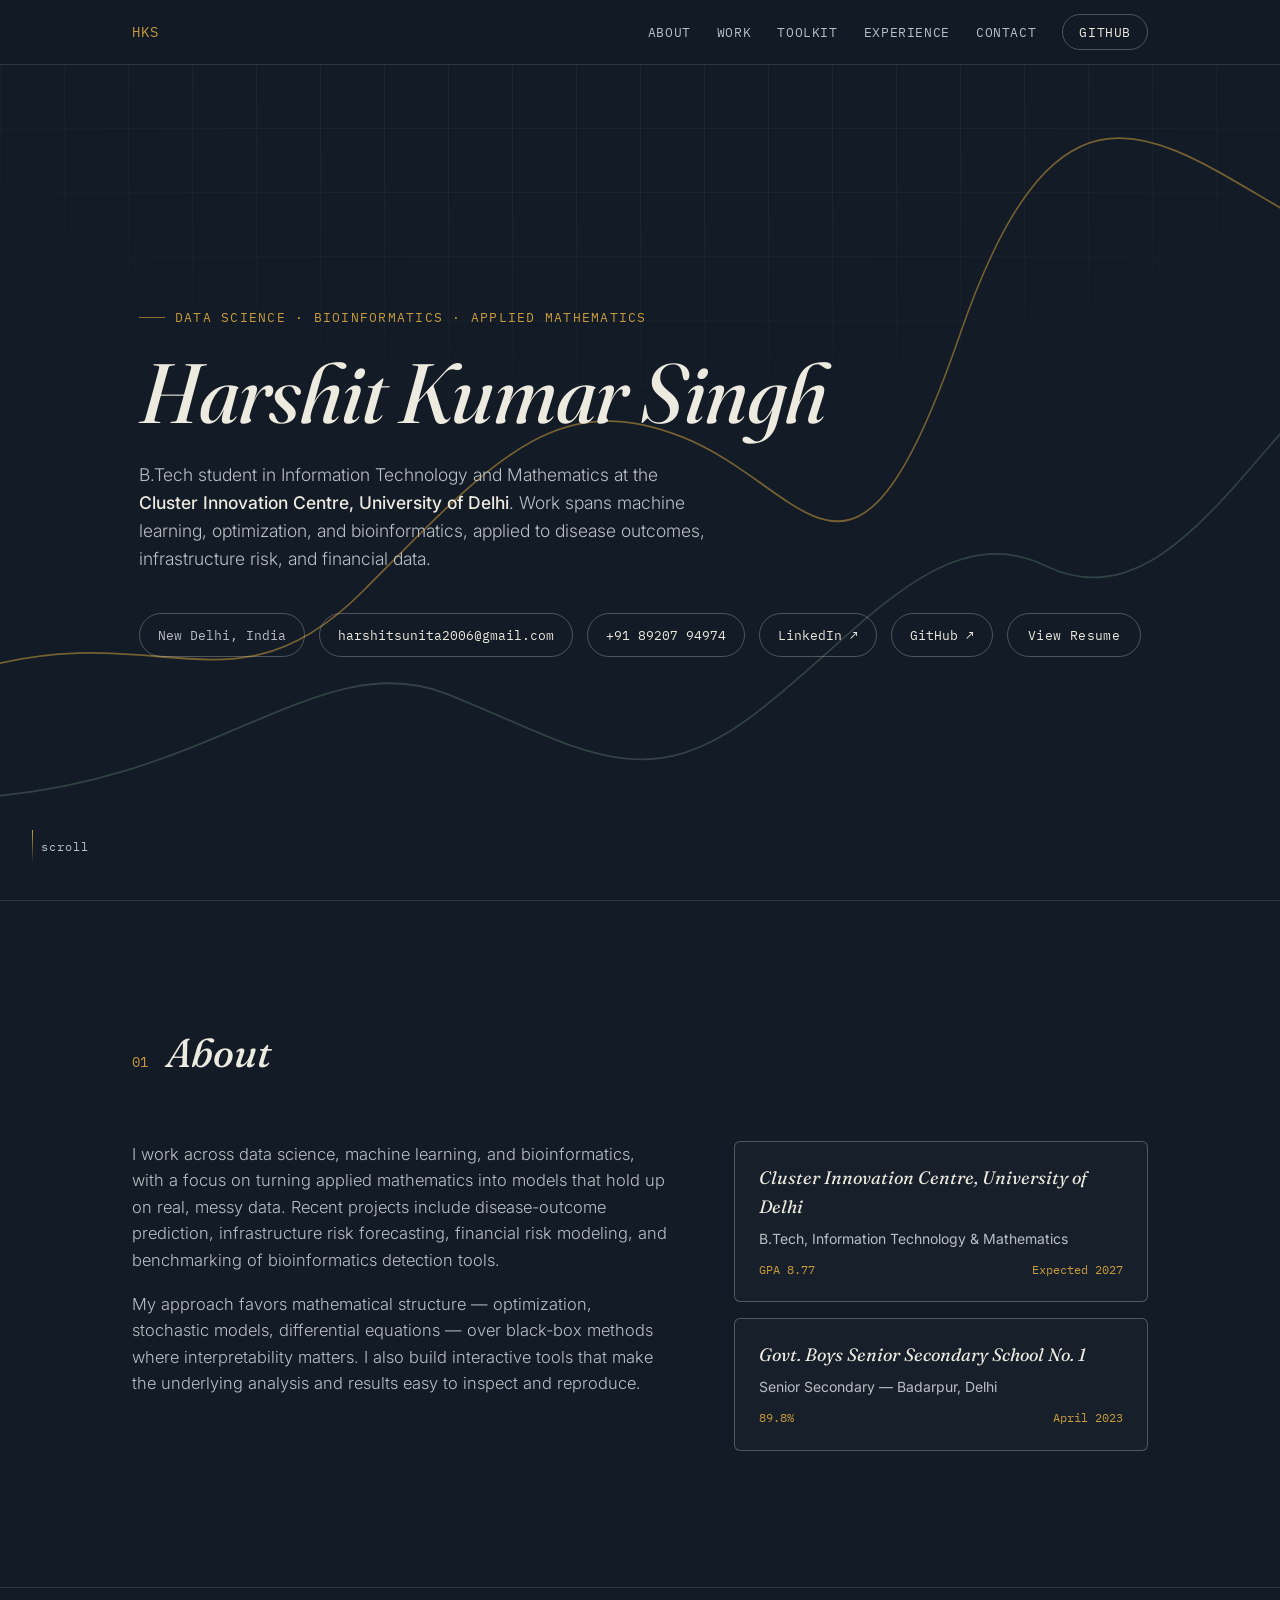
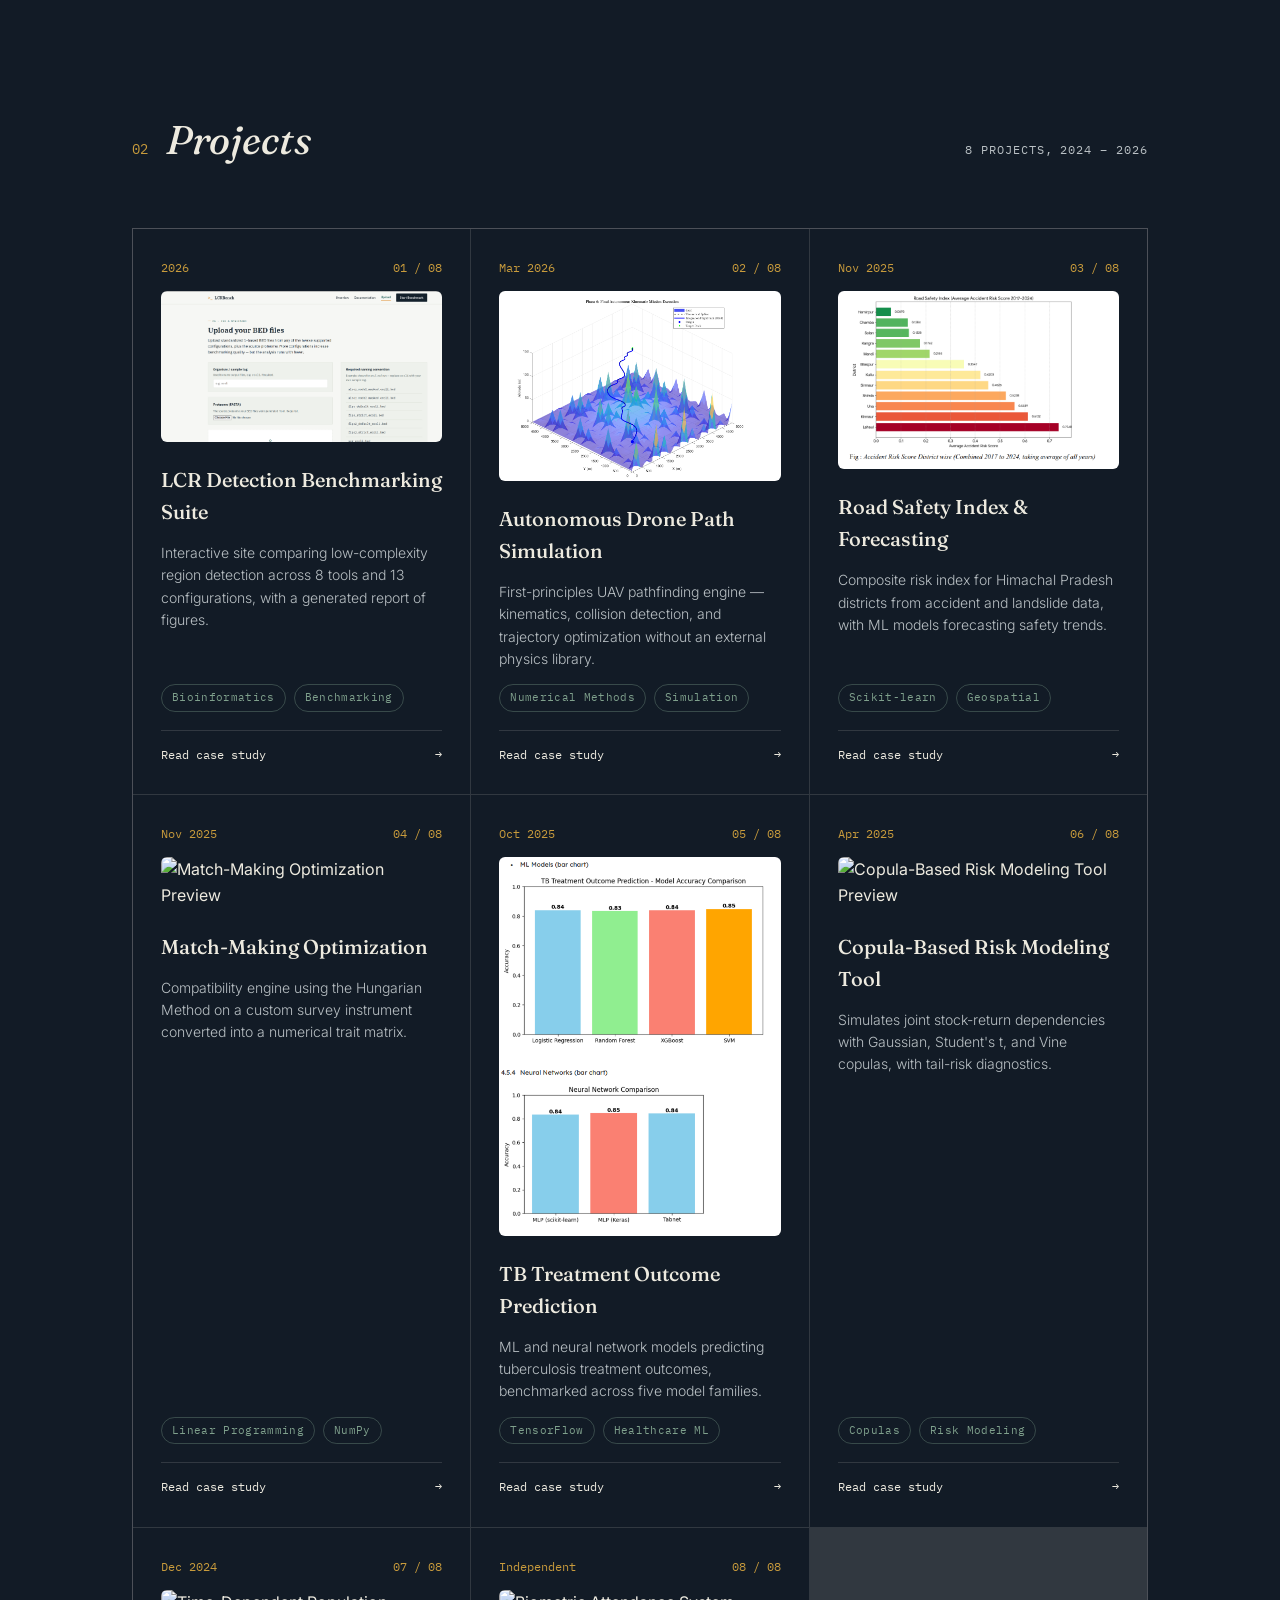
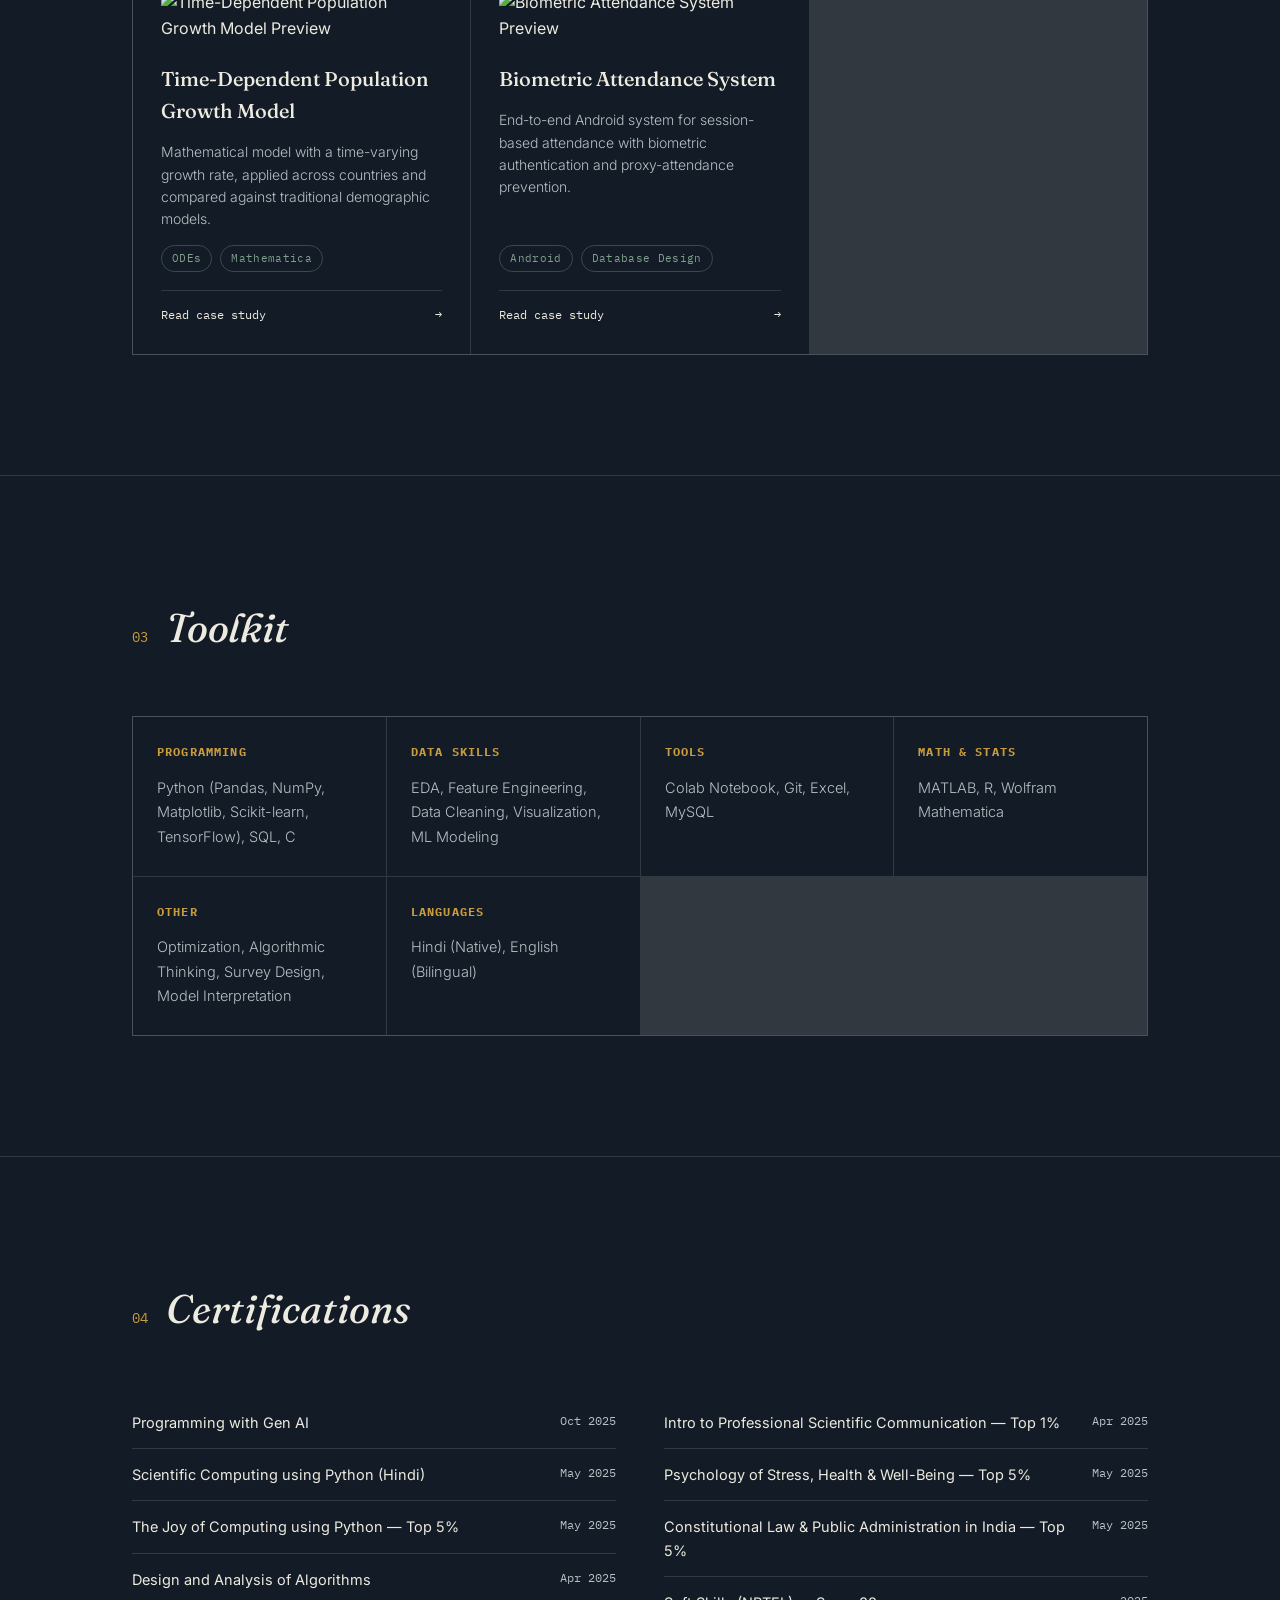
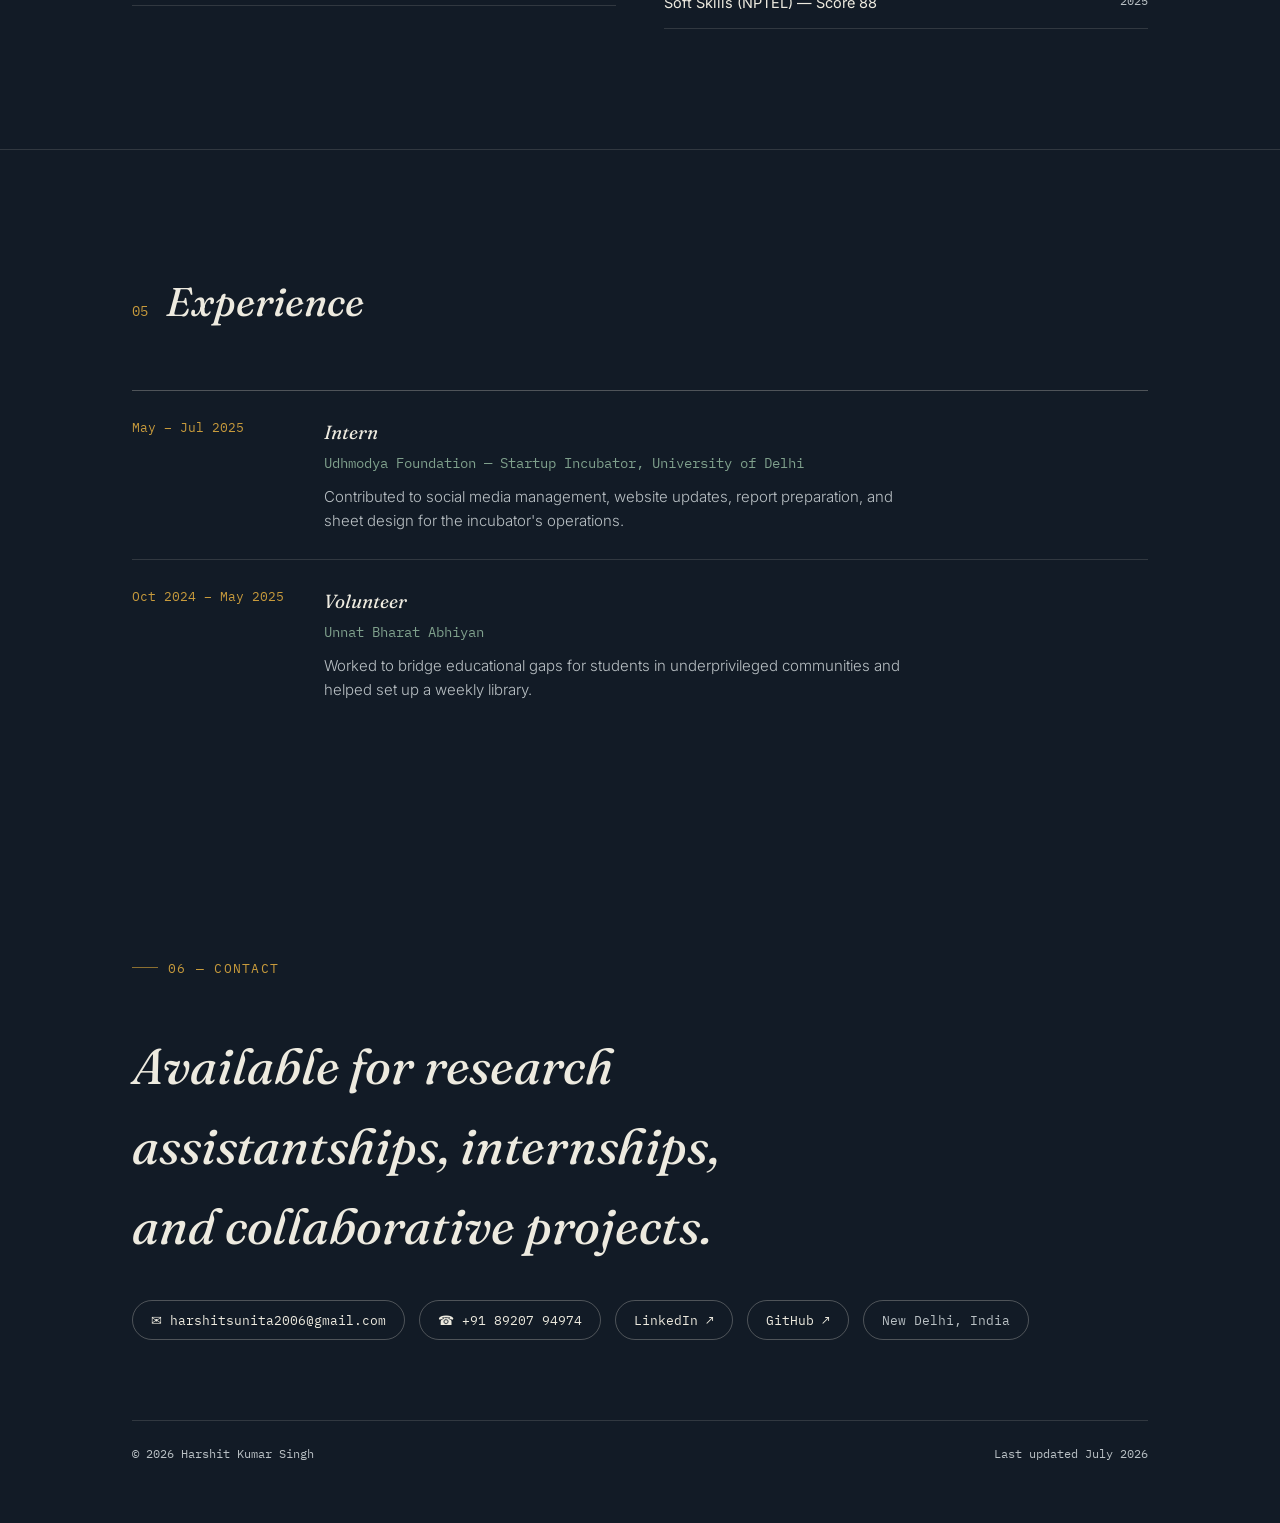
==== commit bf638449: "3rd commit" ====
--- a/index.html
+++ b/index.html
@@ -91,7 +91,7 @@
 
         <div class="project-card reveal">
           <div class="pc-top"><span>2026</span><span>01 / 08</span></div>
-          <div class="pc-thumb">Add screenshot</div>
+          <img src="projects/images/lcrbenchmarking.png" alt="LCR Detection Benchmarking Suite Preview" class="responsive-img">
           <div class="pc-title">LCR Detection Benchmarking Suite</div>
           <p class="pc-desc">Interactive site comparing low-complexity region detection across 8 tools and 13 configurations, with a generated report of figures.</p>
           <div class="tags"><span class="tag">Bioinformatics</span><span class="tag">Benchmarking</span></div>
@@ -101,7 +101,7 @@
 
         <div class="project-card reveal">
           <div class="pc-top"><span>Mar 2026</span><span>02 / 08</span></div>
-          <div class="pc-thumb">Add screenshot</div>
+          <img src="projects/images/dronepathsim.png" alt="Autonomous Drone Path Simulation Preview" class="responsive-img">
           <div class="pc-title">Autonomous Drone Path Simulation</div>
           <p class="pc-desc">First-principles UAV pathfinding engine — kinematics, collision detection, and trajectory optimization without an external physics library.</p>
           <div class="tags"><span class="tag">Numerical Methods</span><span class="tag">Simulation</span></div>
@@ -111,7 +111,7 @@
 
         <div class="project-card reveal">
           <div class="pc-top"><span>Nov 2025</span><span>03 / 08</span></div>
-          <div class="pc-thumb">Add screenshot</div>
+          <img src="projects/images/HProad.png" alt="Road Safety Index & Forecasting Preview" class="responsive-img">
           <div class="pc-title">Road Safety Index &amp; Forecasting</div>
           <p class="pc-desc">Composite risk index for Himachal Pradesh districts from accident and landslide data, with ML models forecasting safety trends.</p>
           <div class="tags"><span class="tag">Scikit-learn</span><span class="tag">Geospatial</span></div>
@@ -121,7 +121,7 @@
 
         <div class="project-card reveal">
           <div class="pc-top"><span>Nov 2025</span><span>04 / 08</span></div>
-          <div class="pc-thumb">Add screenshot</div>
+          <img src="projects/images/matchmaking.png" alt="Match-Making Optimization Preview" class="responsive-img">
           <div class="pc-title">Match-Making Optimization</div>
           <p class="pc-desc">Compatibility engine using the Hungarian Method on a custom survey instrument converted into a numerical trait matrix.</p>
           <div class="tags"><span class="tag">Linear Programming</span><span class="tag">NumPy</span></div>
@@ -131,7 +131,7 @@
 
         <div class="project-card reveal">
           <div class="pc-top"><span>Oct 2025</span><span>05 / 08</span></div>
-          <div class="pc-thumb">Add screenshot</div>
+          <img src="projects/images/tbprediction.png" alt="TB Treatment Outcome Prediction Preview" class="responsive-img">
           <div class="pc-title">TB Treatment Outcome Prediction</div>
           <p class="pc-desc">ML and neural network models predicting tuberculosis treatment outcomes, benchmarked across five model families.</p>
           <div class="tags"><span class="tag">TensorFlow</span><span class="tag">Healthcare ML</span></div>
@@ -141,7 +141,7 @@
 
         <div class="project-card reveal">
           <div class="pc-top"><span>Apr 2025</span><span>06 / 08</span></div>
-          <div class="pc-thumb">Add screenshot</div>
+          <img src="projects/images/copula.png" alt="Copula-Based Risk Modeling Tool Preview" class="responsive-img">
           <div class="pc-title">Copula-Based Risk Modeling Tool</div>
           <p class="pc-desc">Simulates joint stock-return dependencies with Gaussian, Student's t, and Vine copulas, with tail-risk diagnostics.</p>
           <div class="tags"><span class="tag">Copulas</span><span class="tag">Risk Modeling</span></div>
@@ -151,7 +151,7 @@
 
         <div class="project-card reveal">
           <div class="pc-top"><span>Dec 2024</span><span>07 / 08</span></div>
-          <div class="pc-thumb">Add screenshot</div>
+          <img src="projects/images/populationgrowthmodel.png" alt="Time-Dependent Population Growth Model Preview" class="responsive-img">
           <div class="pc-title">Time-Dependent Population Growth Model</div>
           <p class="pc-desc">Mathematical model with a time-varying growth rate, applied across countries and compared against traditional demographic models.</p>
           <div class="tags"><span class="tag">ODEs</span><span class="tag">Mathematica</span></div>
@@ -161,7 +161,7 @@
 
         <div class="project-card reveal">
           <div class="pc-top"><span>Independent</span><span>08 / 08</span></div>
-          <div class="pc-thumb">Add screenshot</div>
+          <img src="projects/images/biometricattendance.png" alt="Biometric Attendance System Preview" class="responsive-img">
           <div class="pc-title">Biometric Attendance System</div>
           <p class="pc-desc">End-to-end Android system for session-based attendance with biometric authentication and proxy-attendance prevention.</p>
           <div class="tags"><span class="tag">Android</span><span class="tag">Database Design</span></div>
--- a/styles.css
+++ b/styles.css
@@ -227,3 +227,32 @@
   .cs-nav{ flex-direction:column; gap:24px; }
   .cs-nav a.next{ text-align:left; align-items:flex-start; }
 }
+/* ==========================================================
+   PORTFOLIO : FIGURES & IMAGES
+   ========================================================== */
+
+/* Keeps the image responsive and crisp */
+.responsive-img {
+  width: 100%;
+  max-width: 100%;
+  height: auto;
+  display: block;
+  border-radius: 6px; 
+  margin-bottom: 8px; 
+}
+
+/* Optional styling to make the figure wrapper look clean */
+.figure {
+  background: #f9f9f9;
+  border: 1px solid #e0e0e0;
+  padding: 12px;
+  border-radius: 8px;
+  margin: 15px 0;
+}
+
+.fnote {
+  font-size: 0.85rem;
+  color: #666;
+  text-align: center;
+  font-style: italic;
+}
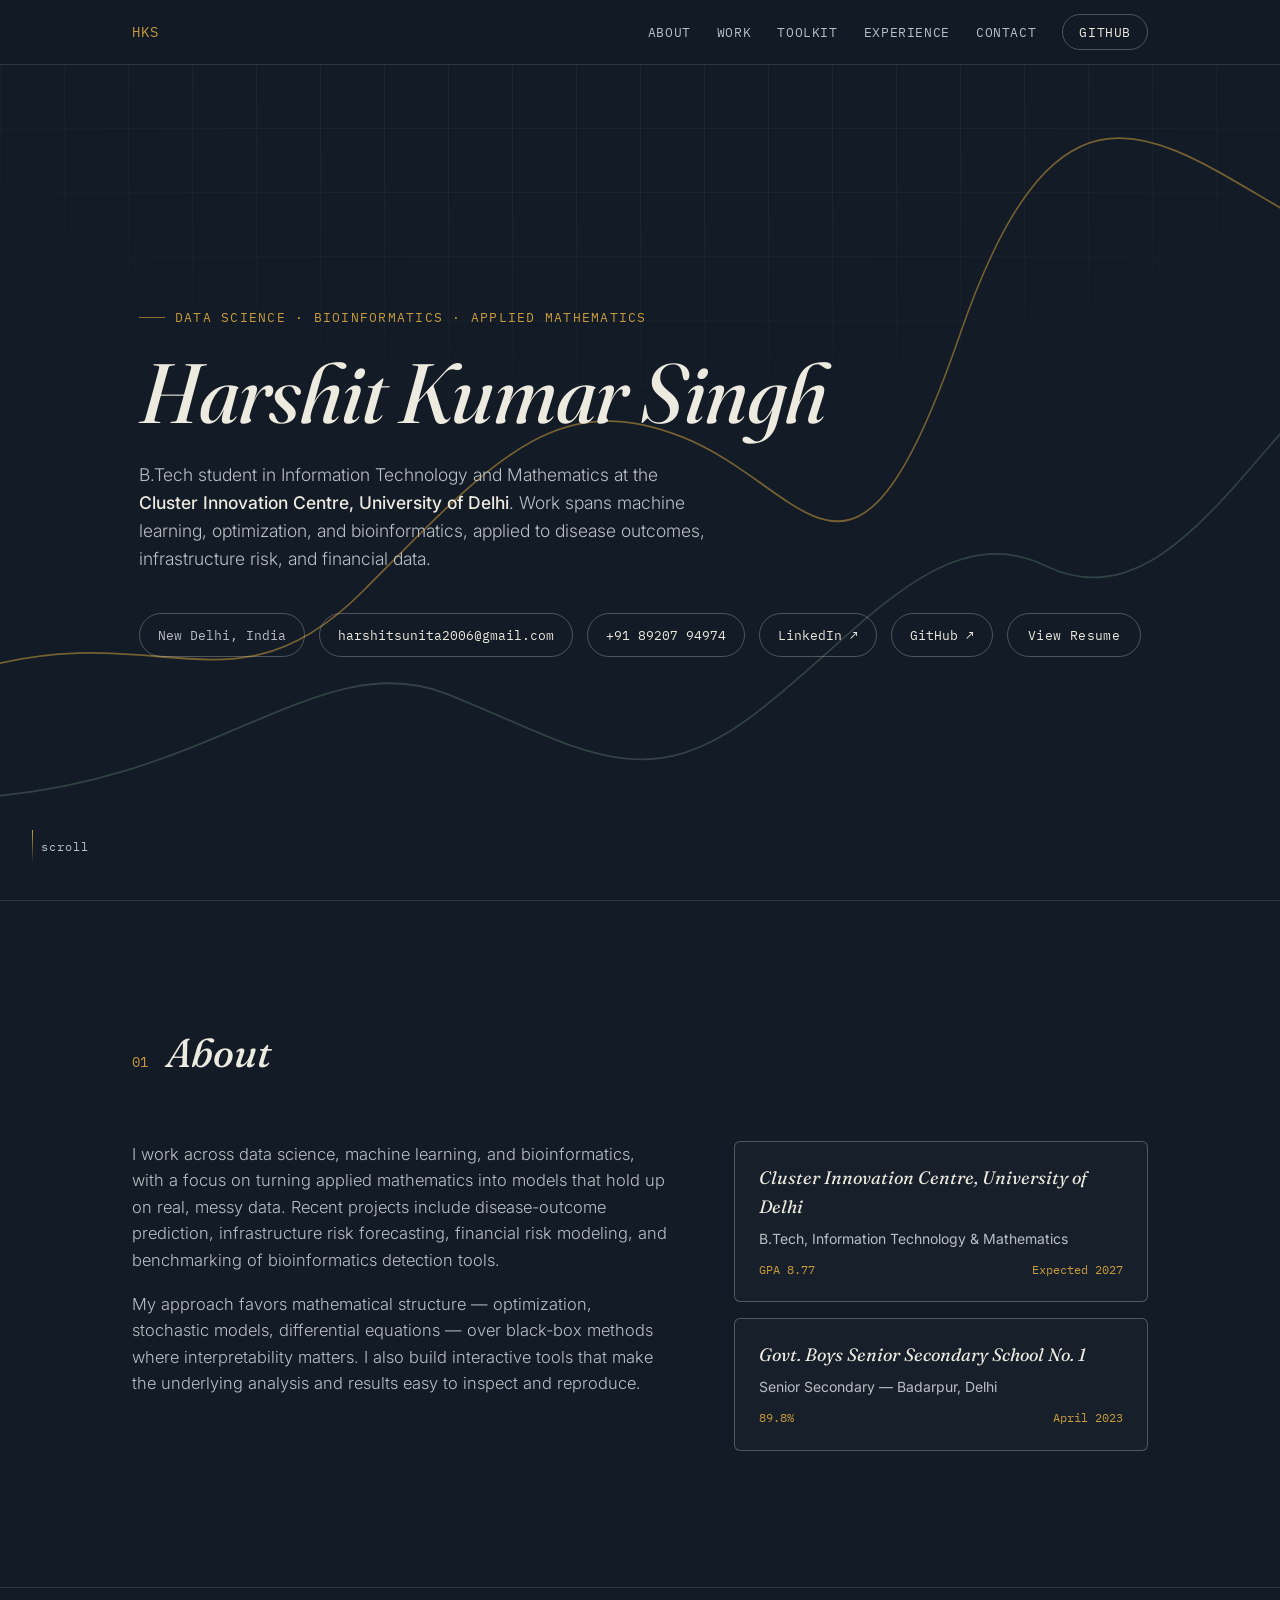
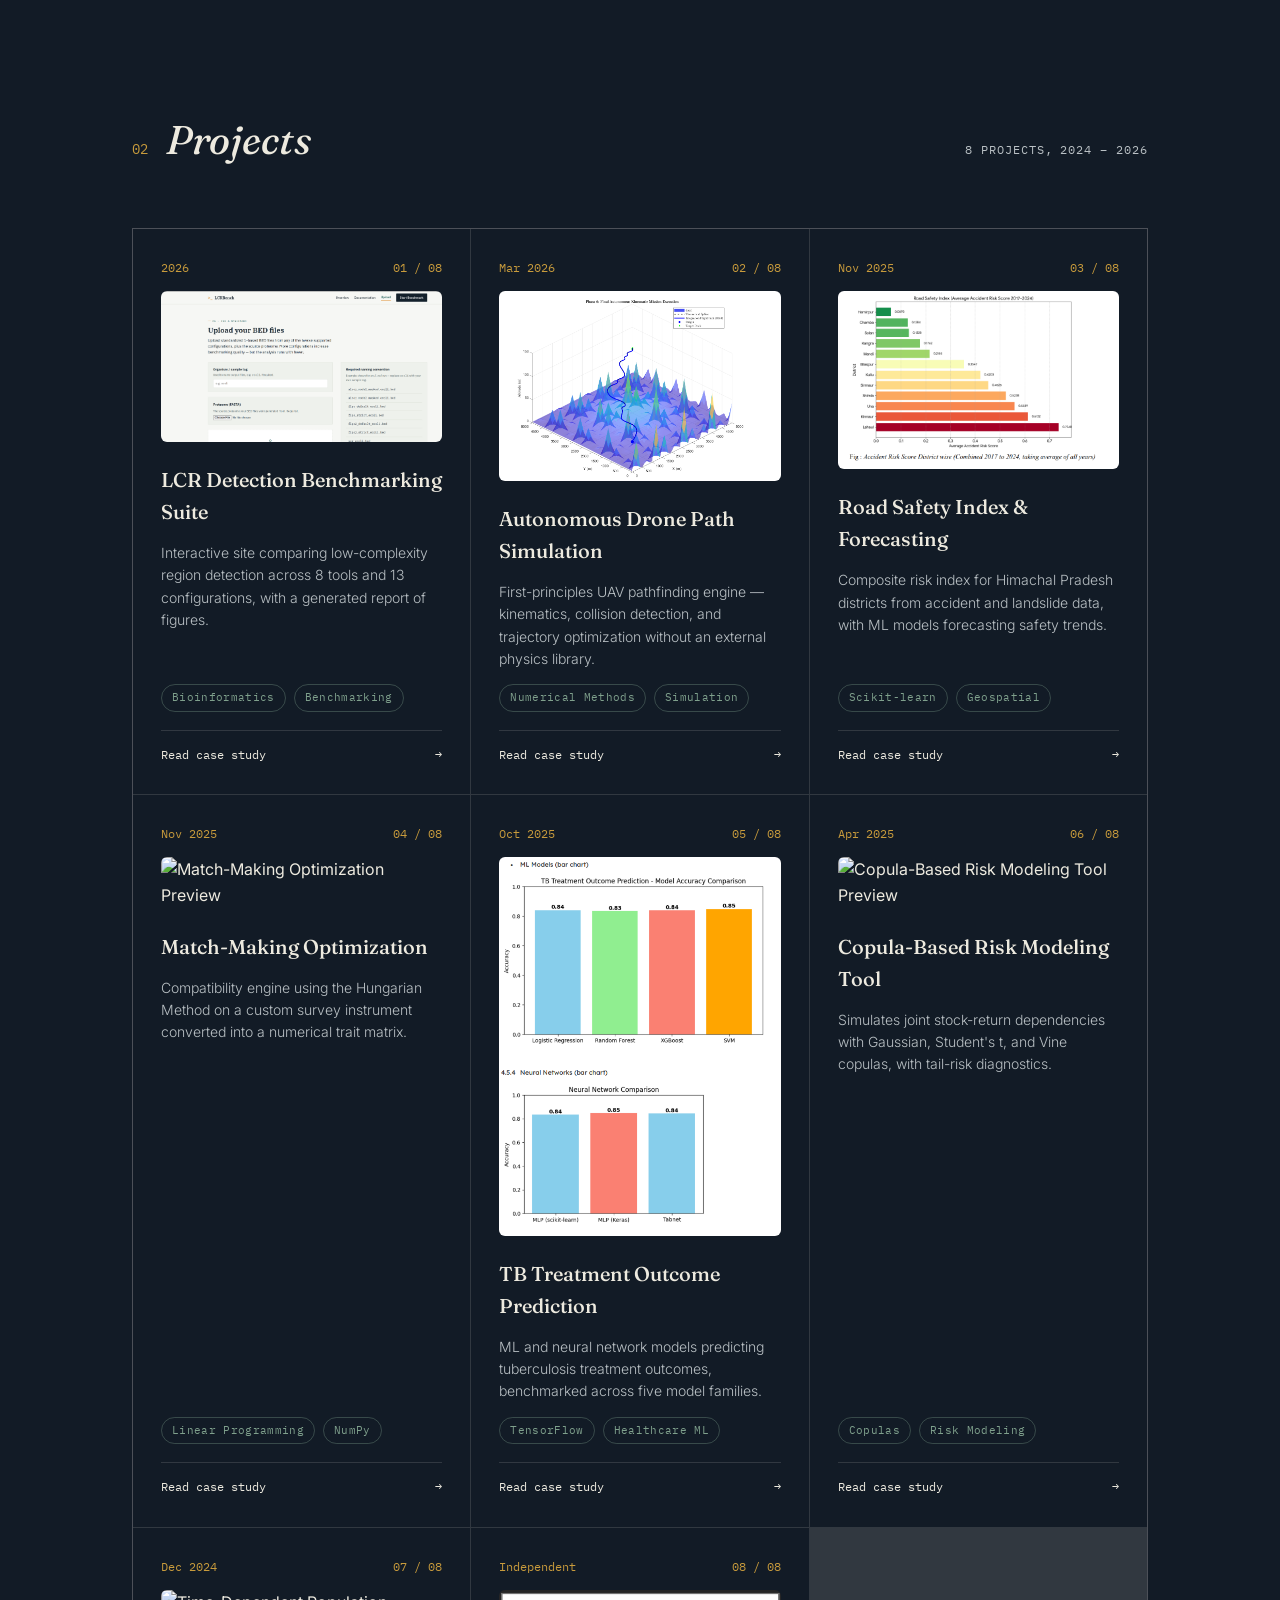
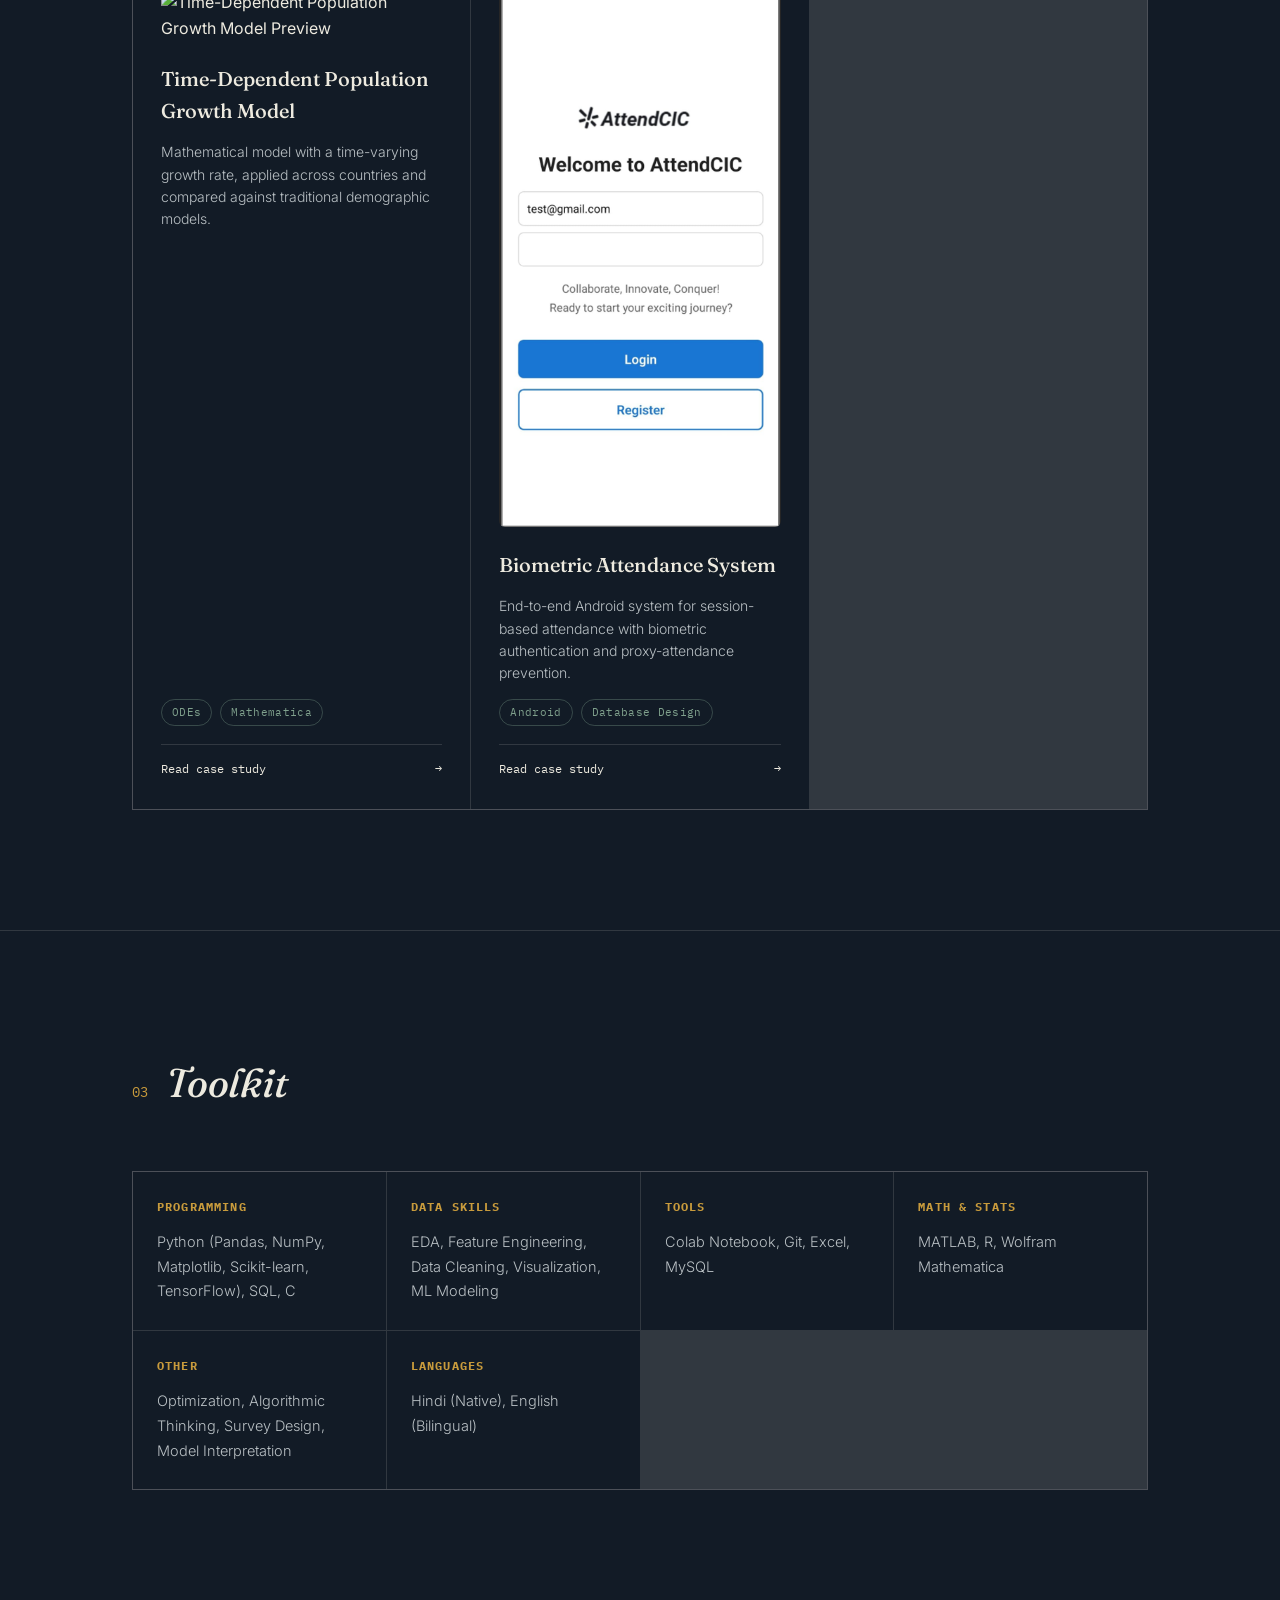
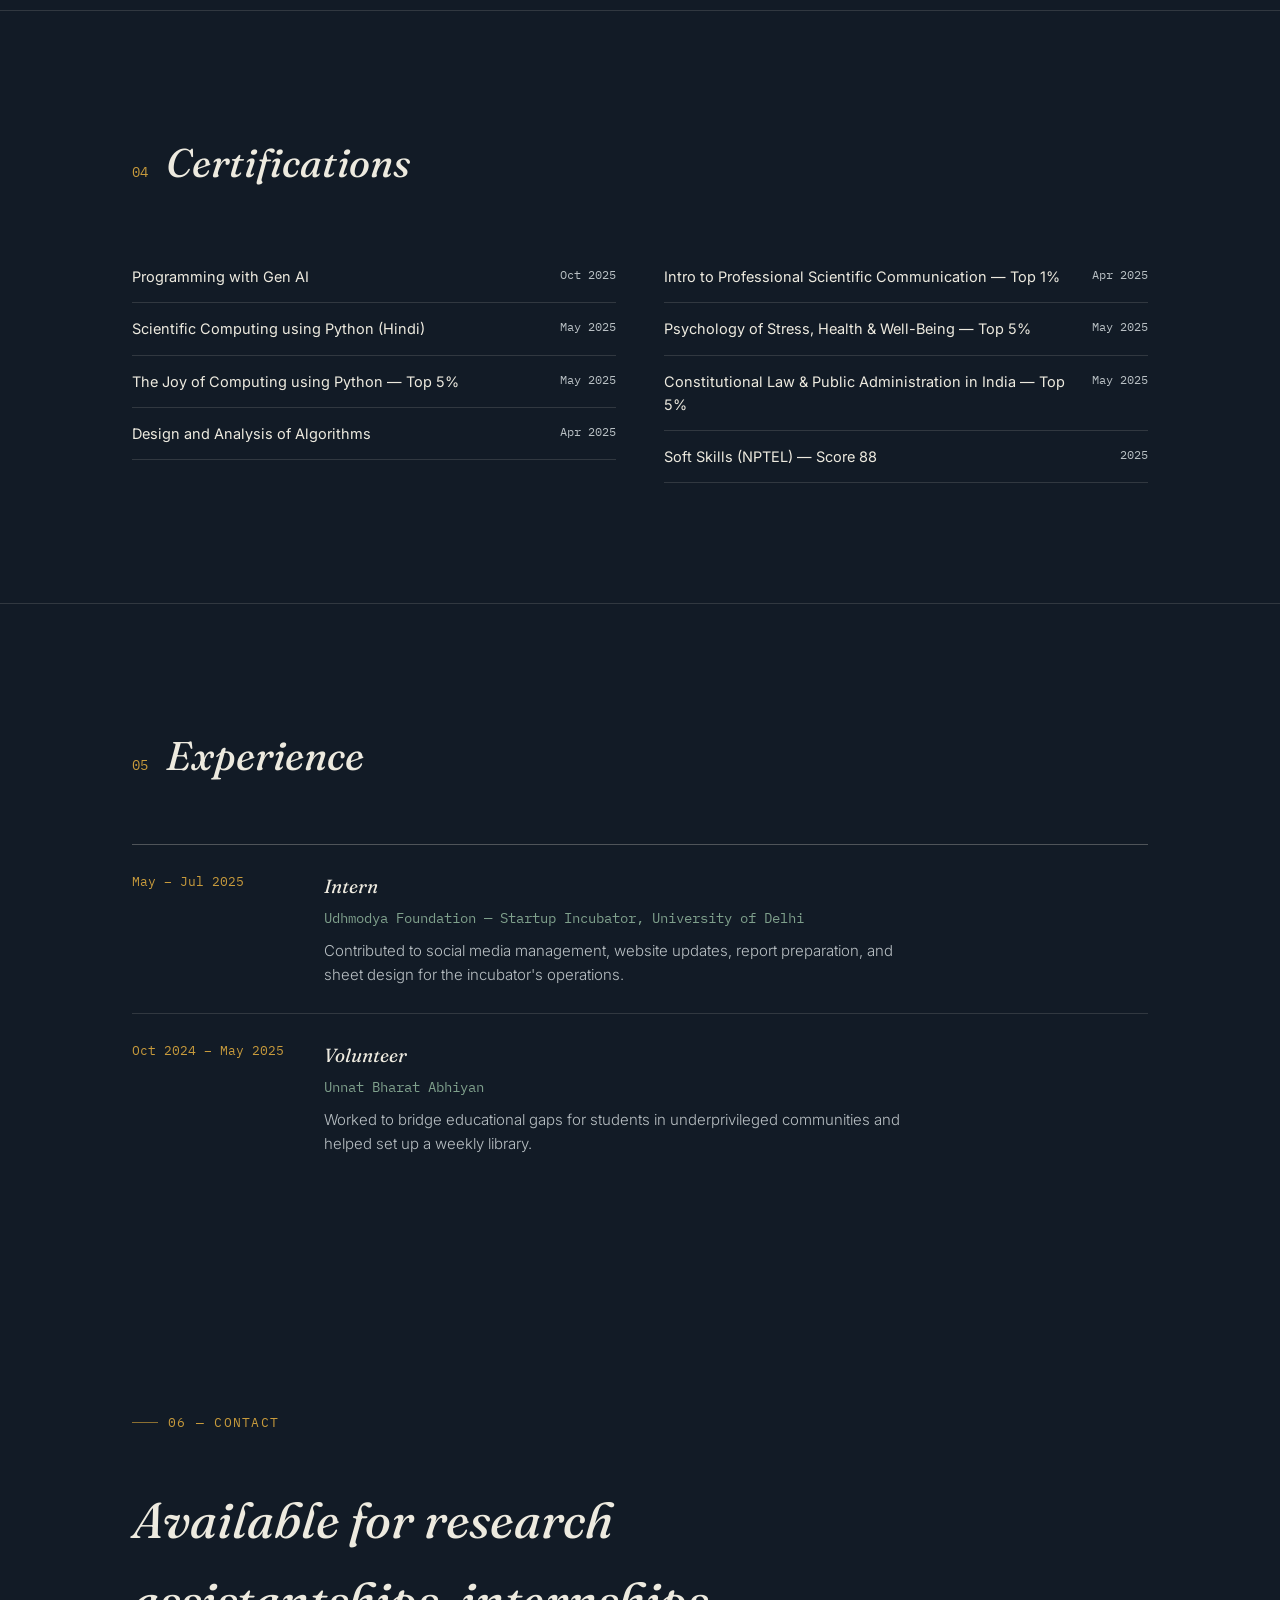
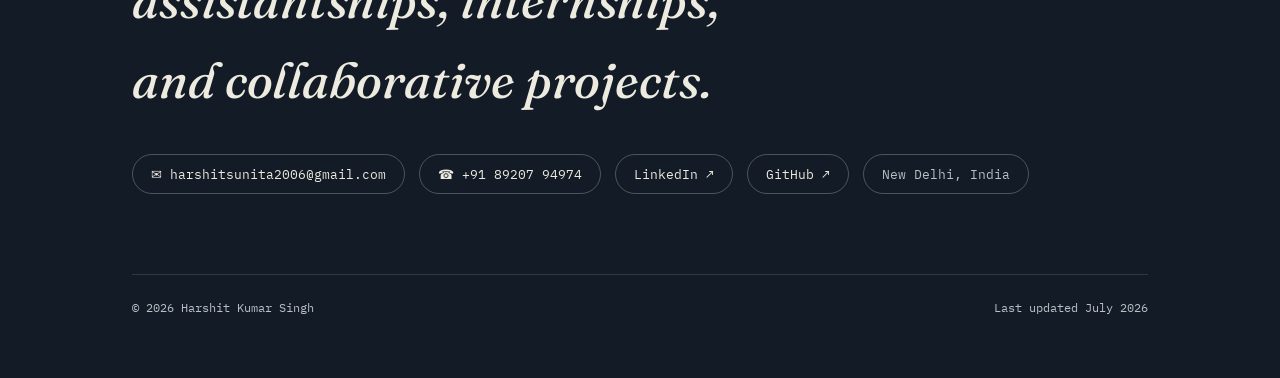
==== commit 3f3999ee: "4th commit" ====
--- a/index.html
+++ b/index.html
@@ -161,7 +161,7 @@
 
         <div class="project-card reveal">
           <div class="pc-top"><span>Independent</span><span>08 / 08</span></div>
-          <img src="projects/images/biometricattendance.png" alt="Biometric Attendance System Preview" class="responsive-img">
+          <img src="projects/images/Biometricattendance.png" alt="Biometric Attendance System Preview" class="responsive-img">
           <div class="pc-title">Biometric Attendance System</div>
           <p class="pc-desc">End-to-end Android system for session-based attendance with biometric authentication and proxy-attendance prevention.</p>
           <div class="tags"><span class="tag">Android</span><span class="tag">Database Design</span></div>
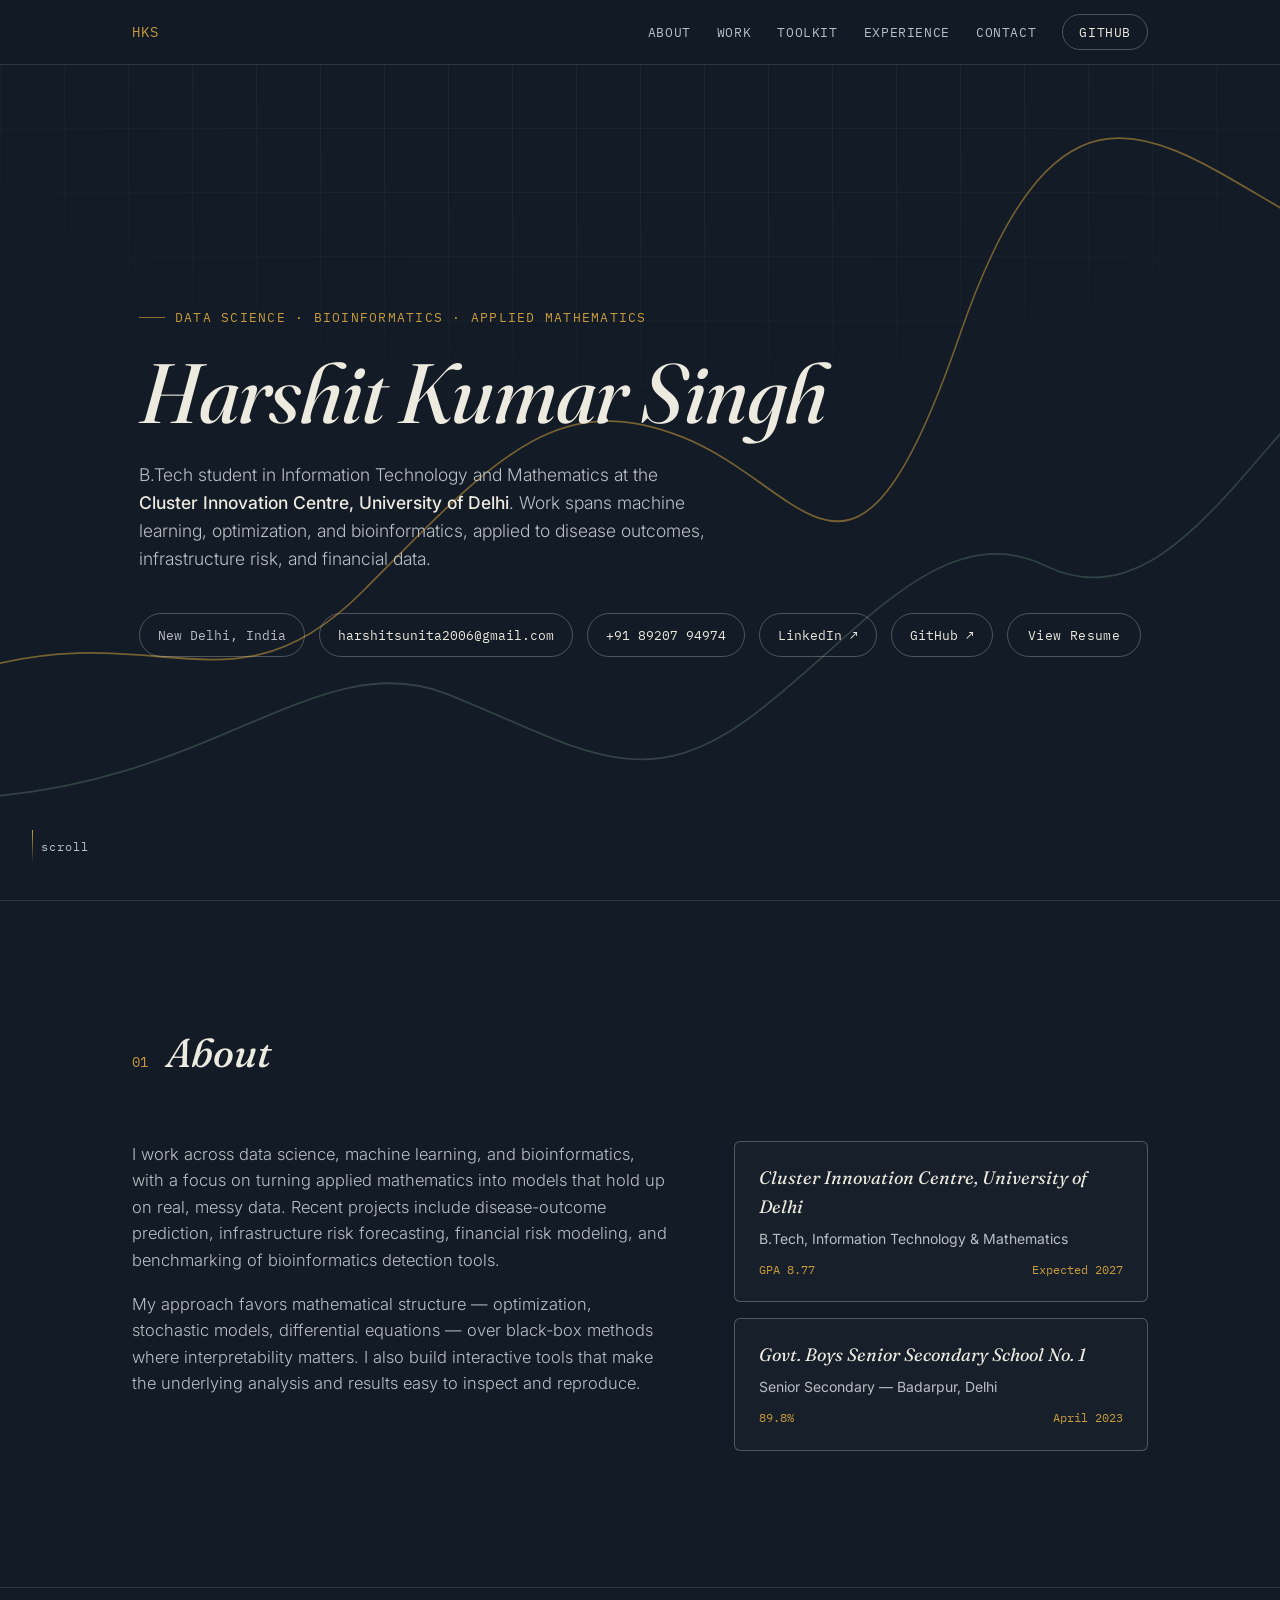
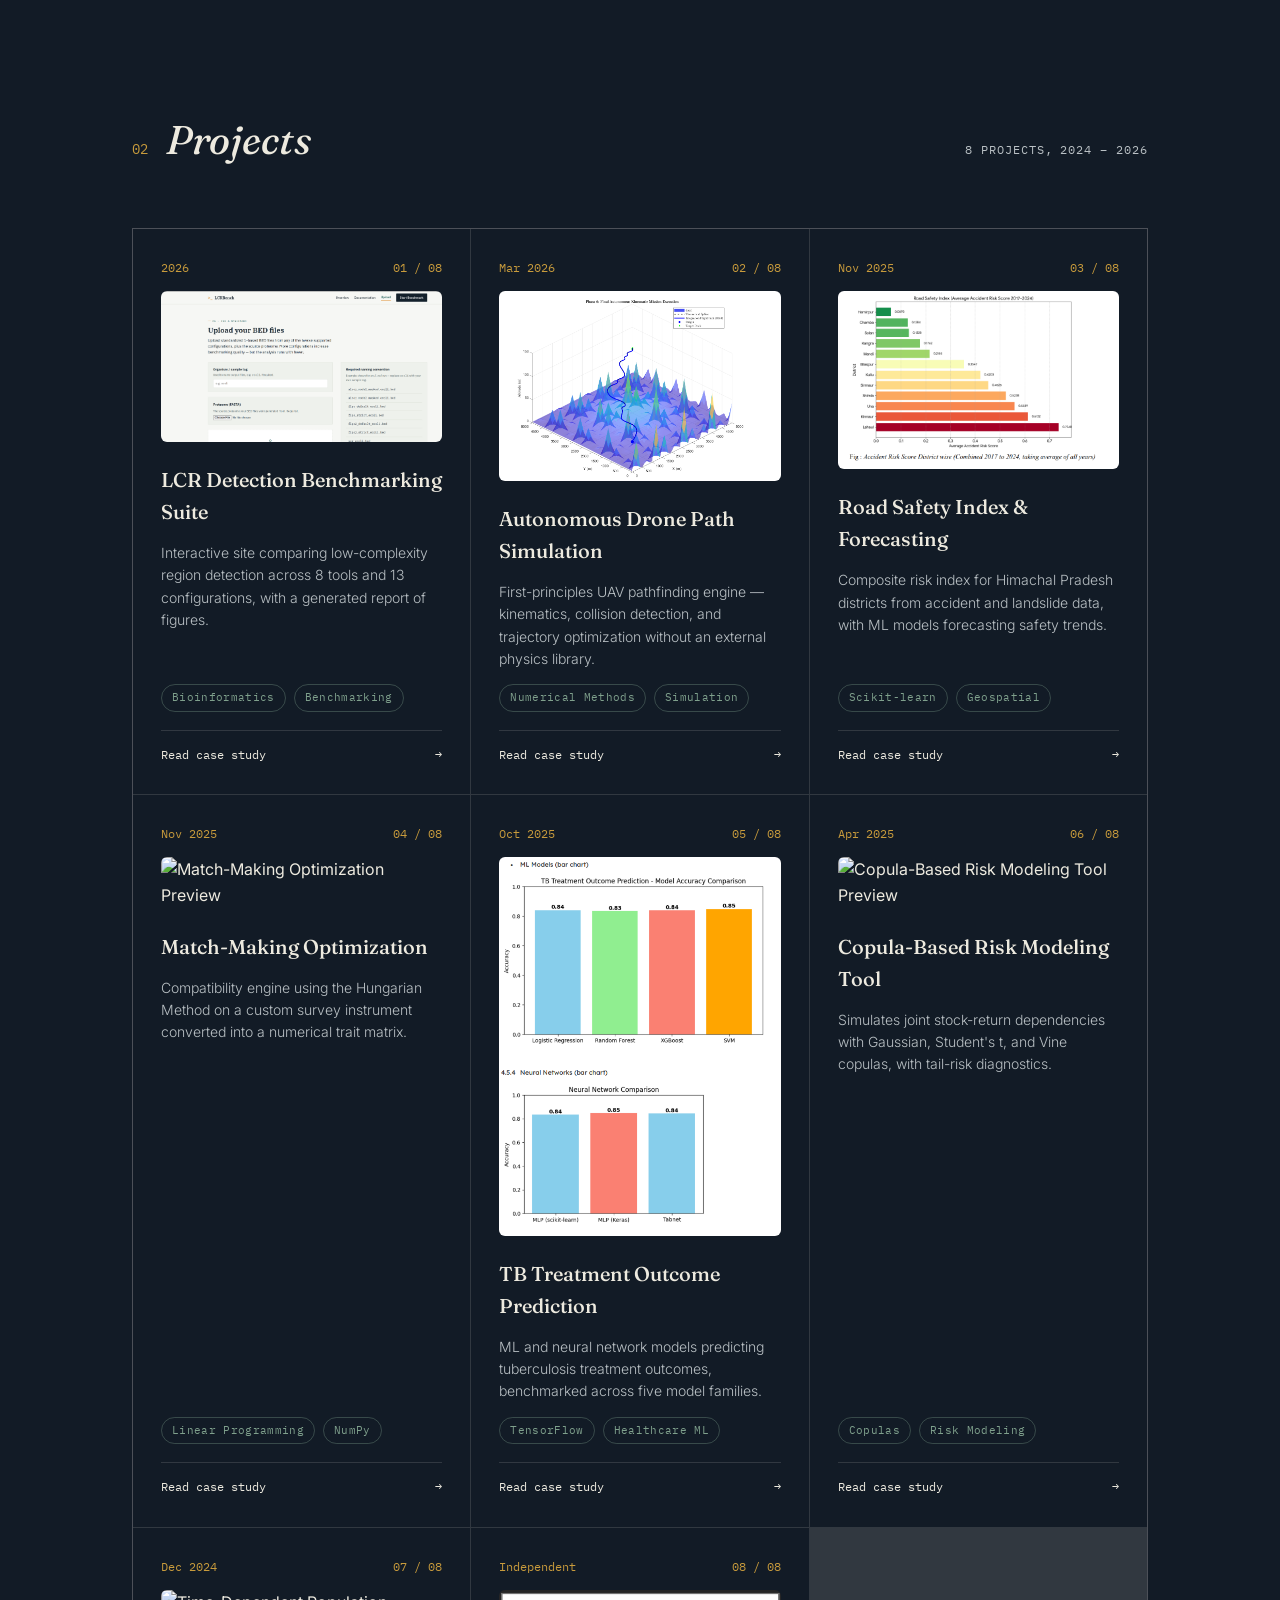
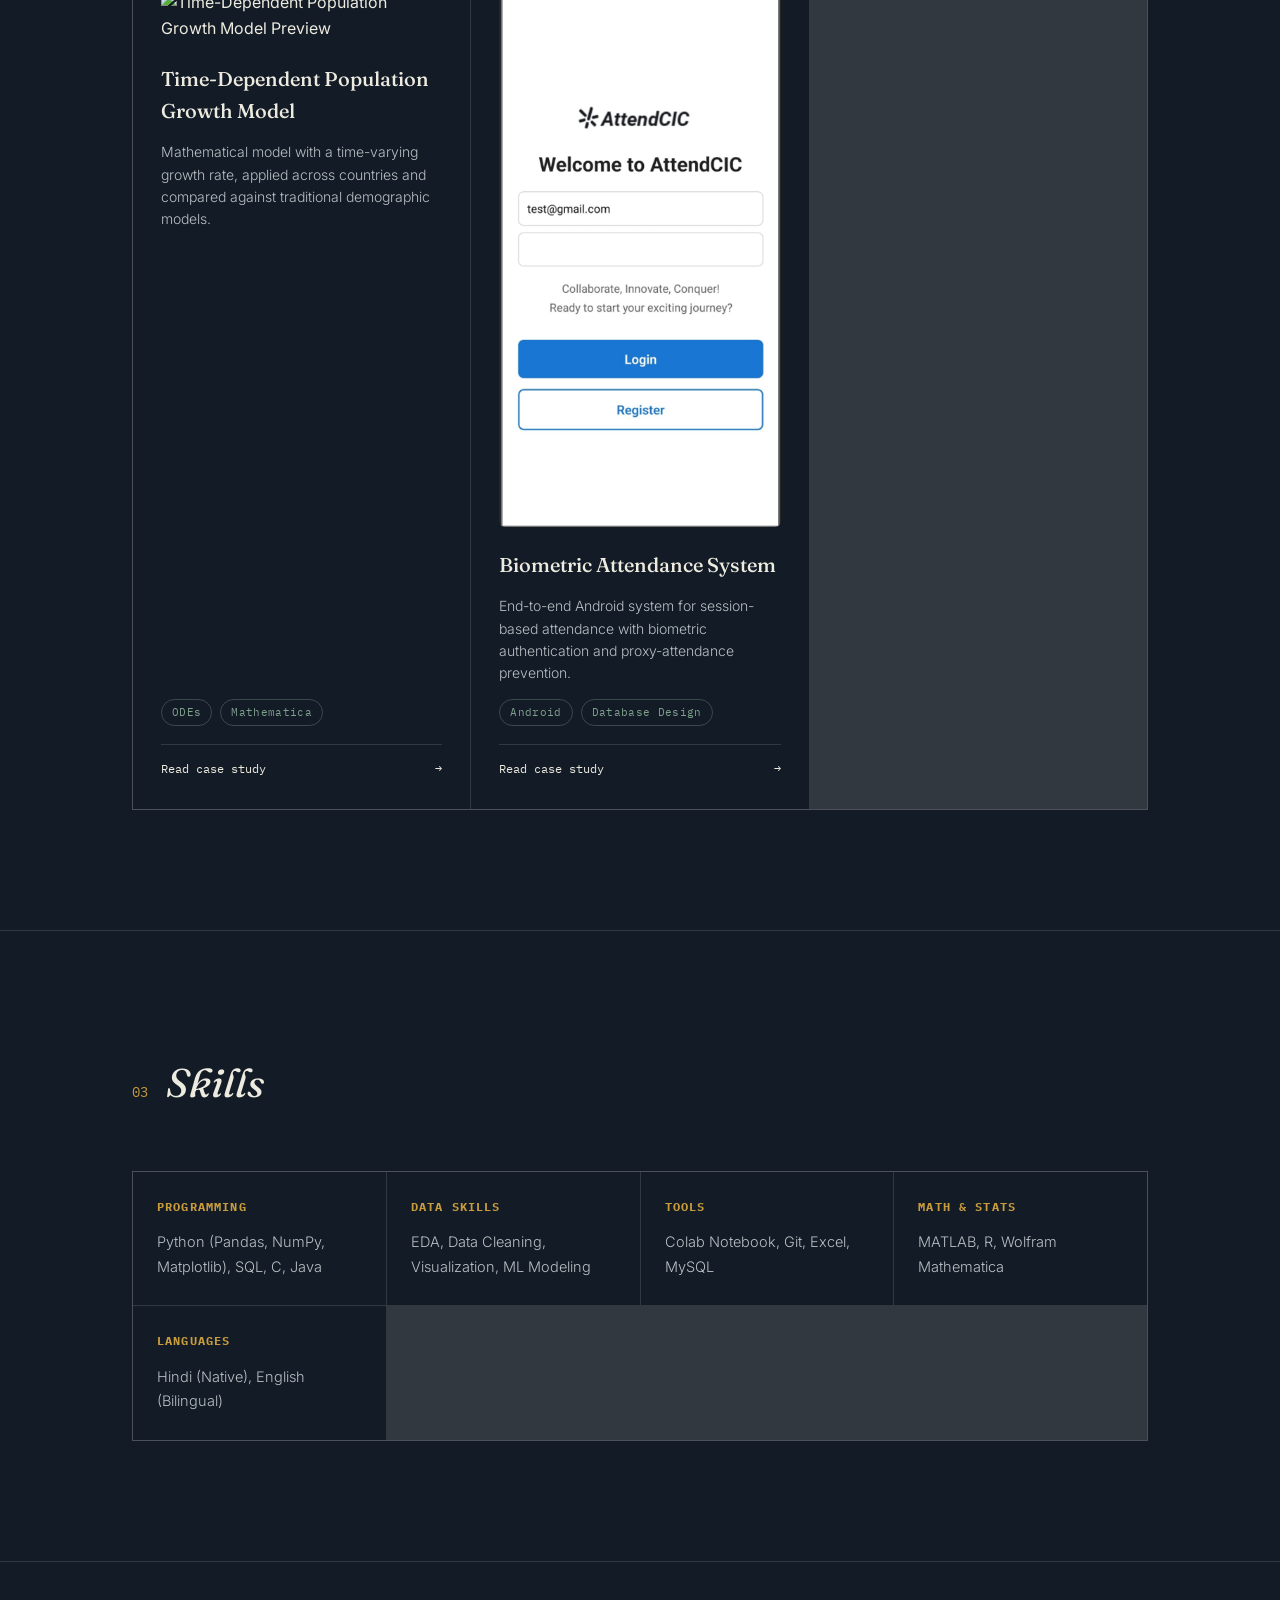
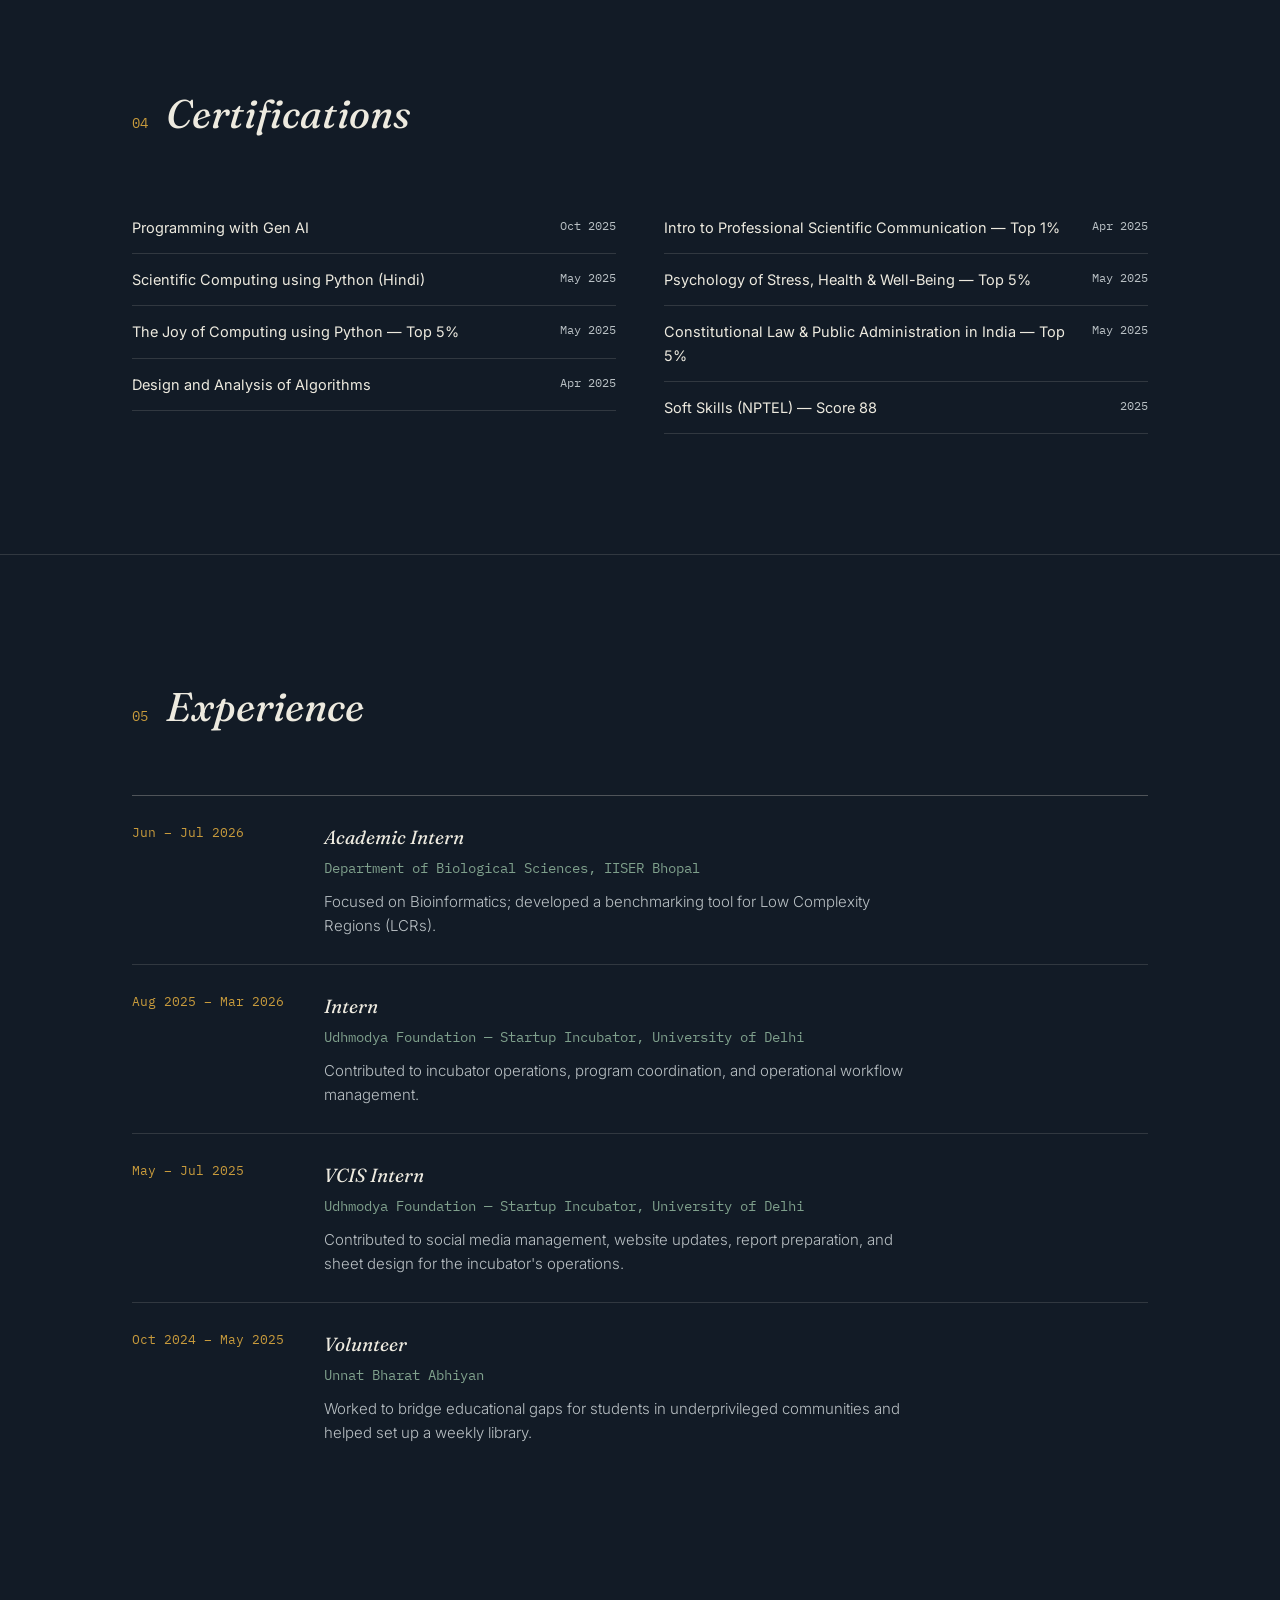
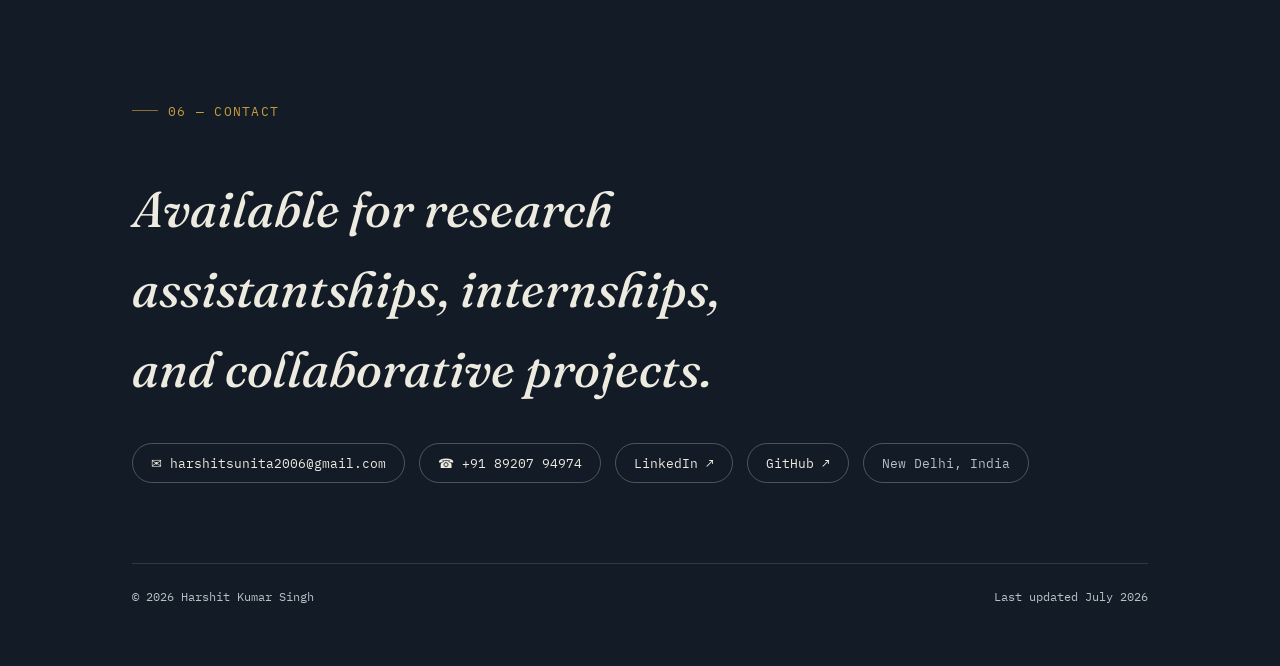
==== commit f726df74: "Added urls of social media" ====
--- a/index.html
+++ b/index.html
@@ -23,7 +23,7 @@
       <a href="index.html#skills">Toolkit</a>
       <a href="index.html#field">Experience</a>
       <a href="index.html#contact">Contact</a>
-      <a class="nav-cta" data-link="github" target="_blank" rel="noopener">GitHub</a>
+      <a class="nav-cta" href="https://github.com/Harshit-singh15" target="_blank" rel="noopener">GitHub</a>
     </div>
     <button class="nav-toggle" aria-label="Toggle menu">☰</button>
   </div>
@@ -40,10 +40,10 @@
     <p class="hero-sub">B.Tech student in Information Technology and Mathematics at the <strong>Cluster Innovation Centre, University of Delhi</strong>. Work spans machine learning, optimization, and bioinformatics, applied to disease outcomes, infrastructure risk, and financial data.</p>
     <div class="hero-meta">
       <span class="pill static">New Delhi, India</span>
-      <a class="pill" data-link="email">harshitsunita2006@gmail.com</a>
-      <a class="pill" data-link="phone">+91 89207 94974</a>
-      <a class="pill" data-link="linkedin" target="_blank" rel="noopener">LinkedIn ↗</a>
-      <a class="pill" data-link="github" target="_blank" rel="noopener">GitHub ↗</a>
+      <a class="pill" href="mailto:harshitsunita2006@gmail.com" target ="_blank"> harshitsunita2006@gmail.com</a>
+      <a class="pill" href="tel+91892-794974" target ="_blank" > +91 89207 94974</a>
+      <a class="pill" href ="www.linkedin.com/in/harshit-kumar-singh-29b68325b" target="_blank" rel="noopener">LinkedIn ↗</a>
+      <a class="pill" href ="https://github.com/Harshit-singh15" target="_blank" rel="noopener">GitHub ↗</a>
       <a href="./resume.pdf" target="_blank" class="btn">View Resume</a>
     </div>
   </div>
@@ -177,14 +177,13 @@
     <div class="wrap">
       <div class="sec-head reveal">
         <span class="sec-index">03</span>
-        <h2 class="sec-title">Toolkit</h2>
+        <h2 class="sec-title">Skills</h2>
       </div>
       <div class="skills-grid reveal">
-        <div class="skill-cell"><h4>Programming</h4><p>Python (Pandas, NumPy, Matplotlib, Scikit-learn, TensorFlow), SQL, C</p></div>
-        <div class="skill-cell"><h4>Data Skills</h4><p>EDA, Feature Engineering, Data Cleaning, Visualization, ML Modeling</p></div>
+        <div class="skill-cell"><h4>Programming</h4><p>Python (Pandas, NumPy, Matplotlib), SQL, C, Java</p></div>
+        <div class="skill-cell"><h4>Data Skills</h4><p>EDA, Data Cleaning, Visualization, ML Modeling</p></div>
         <div class="skill-cell"><h4>Tools</h4><p>Colab Notebook, Git, Excel, MySQL</p></div>
         <div class="skill-cell"><h4>Math &amp; Stats</h4><p>MATLAB, R, Wolfram Mathematica</p></div>
-        <div class="skill-cell"><h4>Other</h4><p>Optimization, Algorithmic Thinking, Survey Design, Model Interpretation</p></div>
         <div class="skill-cell"><h4>Languages</h4><p>Hindi (Native), English (Bilingual)</p></div>
       </div>
     </div>
@@ -212,7 +211,6 @@
       </div>
     </div>
   </section>
-
   <section id="field">
     <div class="wrap">
       <div class="sec-head reveal">
@@ -220,14 +218,37 @@
         <h2 class="sec-title">Experience</h2>
       </div>
       <div class="reveal">
-        <div class="field">
-          <div class="field-time">May – Jul 2025</div>
+        <!-- Academic Internship - IISER Bhopal -->
+        <div class="field">
+          <div class="field-time">Jun – Jul 2026</div>
+          <div>
+            <div class="field-role">Academic Intern</div>
+            <div class="field-org">Department of Biological Sciences, IISER Bhopal</div>
+            <p class="field-desc">Focused on Bioinformatics; developed a benchmarking tool for Low Complexity Regions (LCRs).</p>
+          </div>
+        </div>
+
+        <!-- Second Internship - Udhmodya Foundation -->
+        <div class="field">
+          <div class="field-time">Aug 2025 – Mar 2026</div>
           <div>
             <div class="field-role">Intern</div>
             <div class="field-org">Udhmodya Foundation — Startup Incubator, University of Delhi</div>
+            <p class="field-desc">Contributed to incubator operations, program coordination, and operational workflow management.</p>
+          </div>
+        </div>
+
+        <!-- First Internship (Updated) - Udhmodya Foundation VCIS -->
+        <div class="field">
+          <div class="field-time">May – Jul 2025</div>
+          <div>
+            <div class="field-role">VCIS Intern</div>
+            <div class="field-org">Udhmodya Foundation — Startup Incubator, University of Delhi</div>
             <p class="field-desc">Contributed to social media management, website updates, report preparation, and sheet design for the incubator's operations.</p>
           </div>
         </div>
+
+        <!-- Volunteer Experience - Unnat Bharat Abhiyan -->
         <div class="field">
           <div class="field-time">Oct 2024 – May 2025</div>
           <div>
@@ -248,10 +269,10 @@
       <span class="eyebrow">06 — Contact</span>
       <h2 class="contact-title">Available for research assistantships, internships, and collaborative projects.</h2>
       <div class="contact-links">
-        <a class="pill" data-link="email">✉ harshitsunita2006@gmail.com</a>
-        <a class="pill" data-link="phone">☎ +91 89207 94974</a>
-        <a class="pill" data-link="linkedin" target="_blank" rel="noopener">LinkedIn ↗</a>
-        <a class="pill" data-link="github" target="_blank" rel="noopener">GitHub ↗</a>
+        <a class="pill" href="mailto:harshitsunita2006@gmail.com">✉ harshitsunita2006@gmail.com</a>
+        <a class="pill" href="tel+918920794974" target = "_blank"> ☎ +91 89207 94974 </a>
+        <a class="pill" href="https://www.linkedin.com/in/harshit-kumar-singh-29b68325b" target="_blank" rel="noopener">LinkedIn ↗</a>
+        <a class="pill" href="https://github.com/Harshit-singh15" target = "_blank" rel="noopener">GitHub ↗</a>
         <span class="pill static">New Delhi, India</span>
       </div>
     </div>
